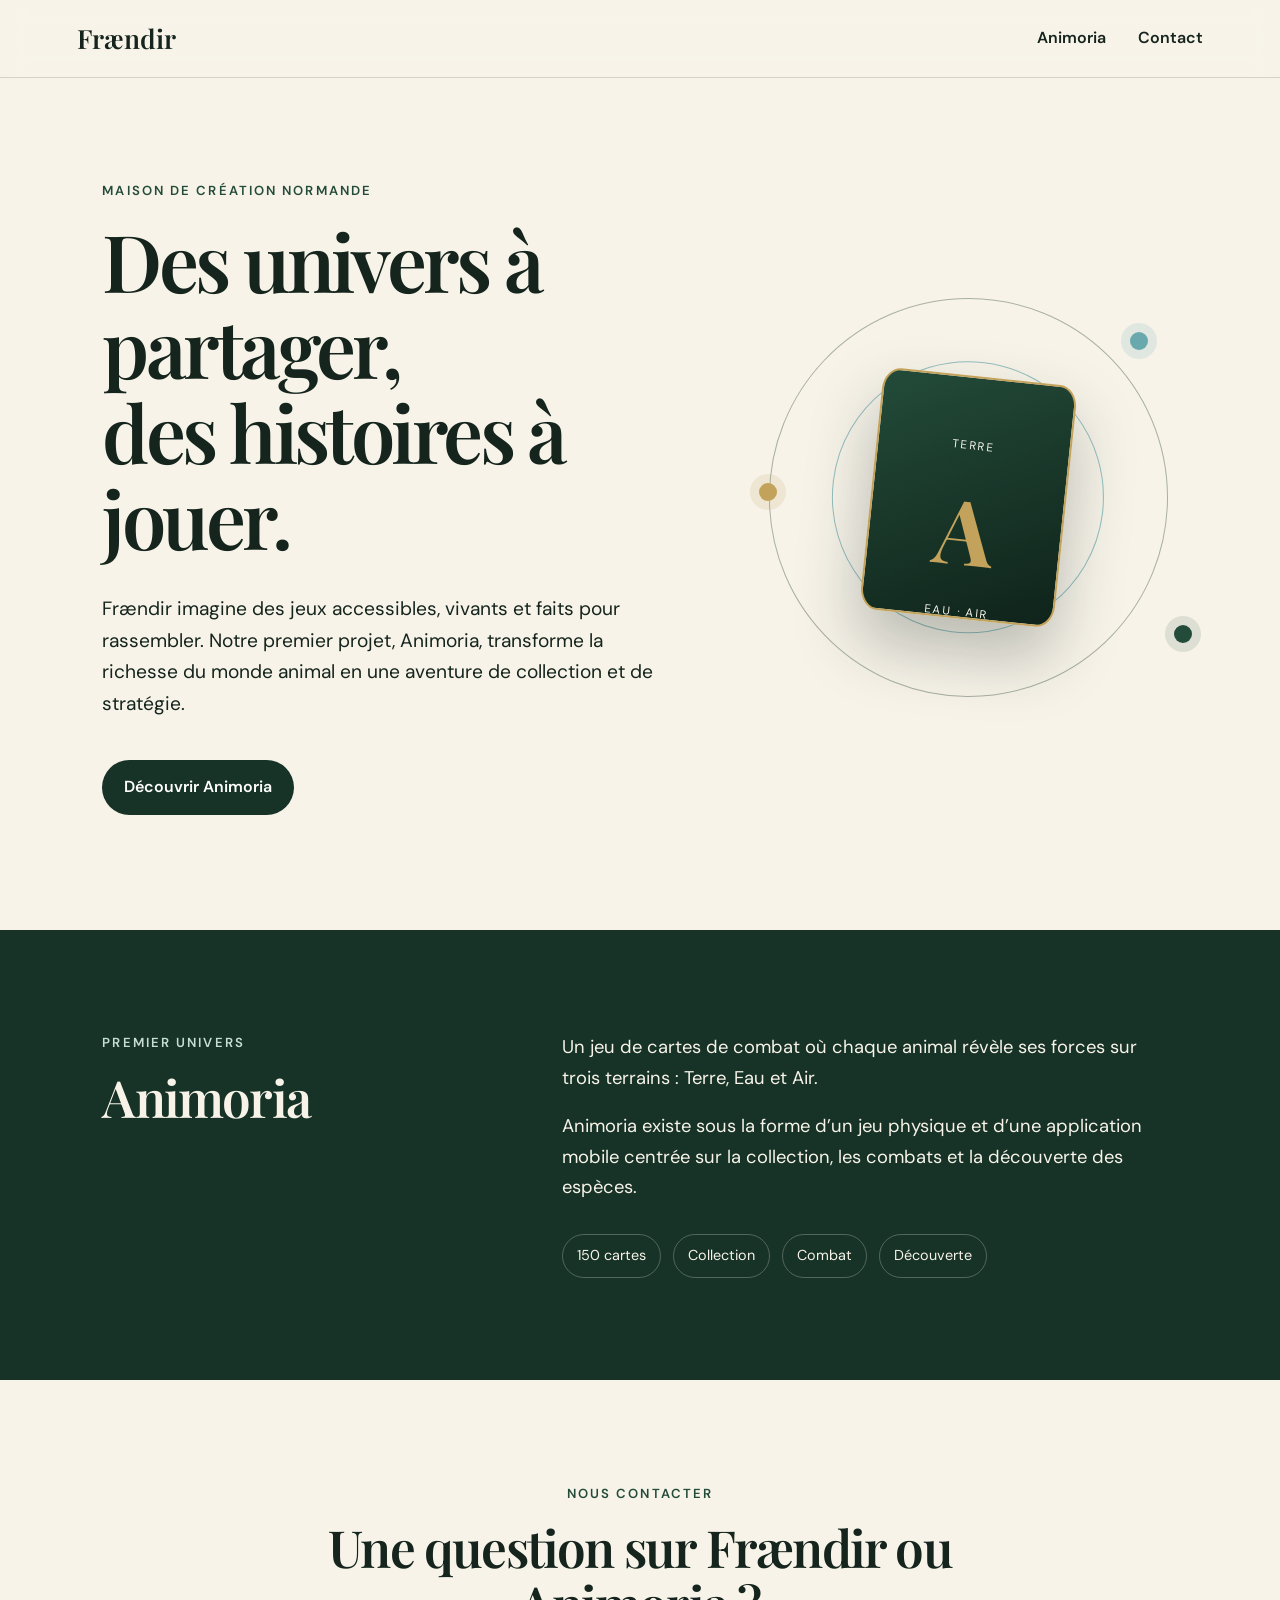
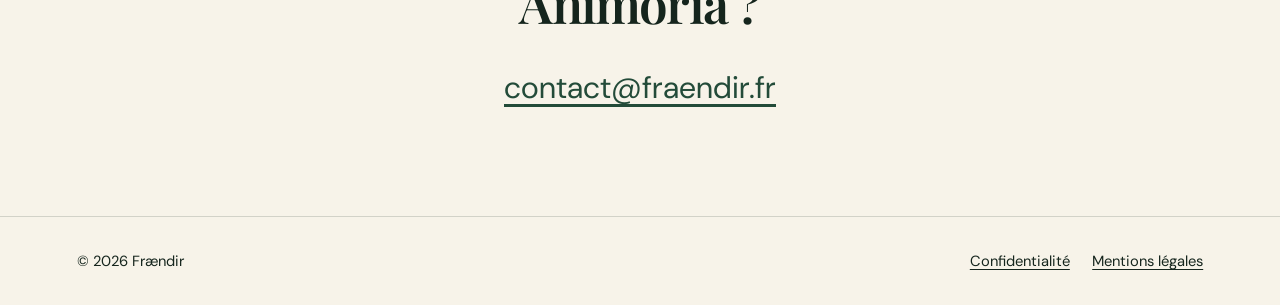
==== index.html @ 1f3ed35a "Add files via upload" ====
<!doctype html>
<html lang="fr">
<head>
  <meta charset="utf-8">
  <meta name="viewport" content="width=device-width, initial-scale=1">
  <title>Frændir — Créateur d’univers ludiques</title>
  <meta name="description" content="Frændir imagine des jeux accessibles et vivants. Découvrez Animoria, un univers de cartes consacré au monde animal.">
  <link rel="stylesheet" href="styles.css">
  <link rel="icon" type="image/svg+xml" href="data:image/svg+xml,%3Csvg xmlns='http://www.w3.org/2000/svg' viewBox='0 0 64 64'%3E%3Crect width='64' height='64' rx='14' fill='%23172f24'/%3E%3Cpath d='M17 43c12-2 21-10 28-25 3 15-2 28-17 29-5 0-9-1-11-4Z' fill='%23c6a85b'/%3E%3Cpath d='M22 42c7-5 13-11 19-19' fill='none' stroke='%23f6f1e6' stroke-width='3' stroke-linecap='round'/%3E%3C/svg%3E">
</head>
<body>
  <header class="site-header">
    <a class="brand" href="index.html" aria-label="Accueil Frændir">Frændir</a>
    <nav aria-label="Navigation principale">
      <a href="#animoria">Animoria</a>
      <a href="#contact">Contact</a>
    </nav>
  </header>

  <main>
    <section class="hero">
      <div class="hero-copy">
        <p class="eyebrow">Maison de création normande</p>
        <h1>Des univers à partager,<br>des histoires à jouer.</h1>
        <p class="lead">Frændir imagine des jeux accessibles, vivants et faits pour rassembler. Notre premier projet, Animoria, transforme la richesse du monde animal en une aventure de collection et de stratégie.</p>
        <a class="button" href="#animoria">Découvrir Animoria</a>
      </div>

      <div class="hero-mark" aria-hidden="true">
        <div class="orbit orbit-one"></div>
        <div class="orbit orbit-two"></div>
        <div class="card-shape">
          <span>TERRE</span>
          <strong>A</strong>
          <span>EAU · AIR</span>
        </div>
        <i class="dot dot-one"></i>
        <i class="dot dot-two"></i>
        <i class="dot dot-three"></i>
      </div>
    </section>

    <section class="project" id="animoria">
      <div>
        <p class="eyebrow">Premier univers</p>
        <h2>Animoria</h2>
      </div>
      <div class="project-copy">
        <p>Un jeu de cartes de combat où chaque animal révèle ses forces sur trois terrains : Terre, Eau et Air.</p>
        <p>Animoria existe sous la forme d’un jeu physique et d’une application mobile centrée sur la collection, les combats et la découverte des espèces.</p>
        <div class="pill-row" aria-label="Caractéristiques d’Animoria">
          <span>150 cartes</span>
          <span>Collection</span>
          <span>Combat</span>
          <span>Découverte</span>
        </div>
      </div>
    </section>

    <section class="contact" id="contact">
      <p class="eyebrow">Nous contacter</p>
      <h2>Une question sur Frændir ou Animoria&nbsp;?</h2>
      <a class="mail" href="mailto:contact@fraendir.fr">contact@fraendir.fr</a>
    </section>
  </main>

  <footer>
    <span>© 2026 Frændir</span>
    <div>
      <a href="confidentialite.html">Confidentialité</a>
      <a href="mentions-legales.html">Mentions légales</a>
    </div>
  </footer>
</body>
</html>
---- styles.css ----
@import url('https://fonts.googleapis.com/css2?family=DM+Sans:wght@400;500;600&family=Playfair+Display:ital,wght@0,600;1,600&display=swap');

:root {
  --ink: #15251d;
  --forest: #173226;
  --forest-2: #234b39;
  --cream: #f7f3e9;
  --paper: #fffdf7;
  --gold: #c3a35b;
  --water: #69a8ad;
  --line: rgba(21, 37, 29, .16);
}

* { box-sizing: border-box; }
html { scroll-behavior: smooth; }
body {
  margin: 0;
  color: var(--ink);
  background: var(--cream);
  font-family: "DM Sans", system-ui, sans-serif;
  font-size: 16px;
  line-height: 1.65;
}
a { color: inherit; }

.site-header {
  min-height: 78px;
  display: flex;
  align-items: center;
  justify-content: space-between;
  padding: 0 6vw;
  border-bottom: 1px solid var(--line);
  background: rgba(247, 243, 233, .92);
  backdrop-filter: blur(12px);
  position: sticky;
  top: 0;
  z-index: 10;
}
.brand {
  font-family: "Playfair Display", serif;
  font-size: 1.65rem;
  font-weight: 600;
  text-decoration: none;
}
nav { display: flex; gap: 2rem; }
nav a { text-decoration: none; font-weight: 600; }
nav a:hover, footer a:hover { color: var(--forest-2); }

.hero {
  min-height: calc(100vh - 78px);
  display: grid;
  grid-template-columns: minmax(0, 1.15fr) minmax(320px, .85fr);
  align-items: center;
  gap: 7vw;
  padding: 8vw 8vw 9vw;
  overflow: hidden;
}
.hero-copy { max-width: 760px; }
.eyebrow {
  margin: 0 0 1rem;
  color: var(--forest-2);
  font-size: .82rem;
  font-weight: 600;
  letter-spacing: .16em;
  text-transform: uppercase;
}
h1, h2 {
  font-family: "Playfair Display", Georgia, serif;
  line-height: 1.08;
  margin: 0;
  font-weight: 600;
}
h1 { font-size: clamp(3rem, 6.2vw, 6.8rem); letter-spacing: -.045em; }
h2 { font-size: clamp(2.25rem, 4vw, 4rem); letter-spacing: -.035em; }
.lead { max-width: 690px; font-size: clamp(1.05rem, 1.5vw, 1.3rem); margin: 2rem 0 2.5rem; }
.button {
  display: inline-block;
  padding: .9rem 1.35rem;
  color: white;
  background: var(--forest);
  border-radius: 999px;
  text-decoration: none;
  font-weight: 600;
}
.button:hover { background: var(--forest-2); }

.hero-mark {
  position: relative;
  width: min(38vw, 510px);
  aspect-ratio: 1;
  justify-self: center;
}
.orbit {
  position: absolute;
  inset: 9%;
  border: 1px solid rgba(23, 50, 38, .35);
  border-radius: 50%;
  transform: rotate(22deg);
}
.orbit-two { inset: 22%; transform: rotate(-38deg); border-color: rgba(105, 168, 173, .7); }
.card-shape {
  position: absolute;
  inset: 25% 30%;
  display: flex;
  flex-direction: column;
  align-items: center;
  justify-content: space-between;
  padding: 12% 8%;
  color: var(--cream);
  background: linear-gradient(155deg, var(--forest-2), #0f231a);
  border: 2px solid var(--gold);
  border-radius: 9%;
  box-shadow: 0 32px 65px rgba(21, 37, 29, .28);
  transform: rotate(6deg);
}
.card-shape strong { font-family: "Playfair Display", serif; font-size: clamp(3rem, 7vw, 6rem); color: var(--gold); }
.card-shape span { font-size: .72rem; letter-spacing: .15em; }
.dot { position: absolute; width: 18px; aspect-ratio: 1; border-radius: 50%; background: var(--gold); box-shadow: 0 0 0 9px rgba(195, 163, 91, .16); }
.dot-one { left: 7%; top: 47%; }
.dot-two { right: 13%; top: 16%; background: var(--water); box-shadow: 0 0 0 9px rgba(105, 168, 173, .16); }
.dot-three { right: 4%; bottom: 20%; background: var(--forest-2); box-shadow: 0 0 0 9px rgba(35, 75, 57, .12); }

.project {
  display: grid;
  grid-template-columns: .75fr 1.25fr;
  gap: 7vw;
  padding: 8vw;
  color: var(--cream);
  background: var(--forest);
}
.project .eyebrow { color: #c7ded4; }
.project-copy { max-width: 730px; font-size: 1.15rem; }
.project-copy p:first-child { margin-top: 0; }
.pill-row { display: flex; flex-wrap: wrap; gap: .7rem; margin-top: 2rem; }
.pill-row span { padding: .55rem .9rem; border: 1px solid rgba(255,255,255,.25); border-radius: 999px; font-size: .9rem; }

.contact { padding: 8vw; text-align: center; }
.contact h2 { max-width: 850px; margin: 0 auto 2rem; }
.mail { font-size: clamp(1.25rem, 2.4vw, 2rem); color: var(--forest-2); text-underline-offset: .2em; }

.legal-page { width: min(860px, 88vw); margin: 0 auto; padding: 7vw 0 9vw; }
.legal-page h1 { font-size: clamp(2.75rem, 5vw, 5rem); }
.legal-page .updated { color: rgba(21,37,29,.65); margin: 1rem 0 3.5rem; }
.legal-page section { padding: 2rem 0; border-top: 1px solid var(--line); }
.legal-page h2 { font-family: "DM Sans", sans-serif; font-size: 1.35rem; letter-spacing: -.01em; }
.legal-page section p { margin-bottom: 0; }

footer {
  display: flex;
  justify-content: space-between;
  gap: 2rem;
  padding: 2rem 6vw;
  border-top: 1px solid var(--line);
  font-size: .92rem;
}
footer div { display: flex; flex-wrap: wrap; gap: 1.4rem; }
footer a { text-underline-offset: .2em; }

@media (max-width: 780px) {
  .site-header { min-height: 68px; }
  nav { gap: 1rem; }
  .hero { grid-template-columns: 1fr; min-height: auto; padding: 5rem 7vw; }
  .hero-mark { width: min(82vw, 430px); }
  .project { grid-template-columns: 1fr; padding: 5rem 7vw; }
  .contact { padding: 5rem 7vw; }
  footer { flex-direction: column; }
}

@media (max-width: 480px) {
  .site-header { padding-inline: 5vw; }
  nav a:first-child { display: none; }
  h1 { font-size: 2.8rem; }
}
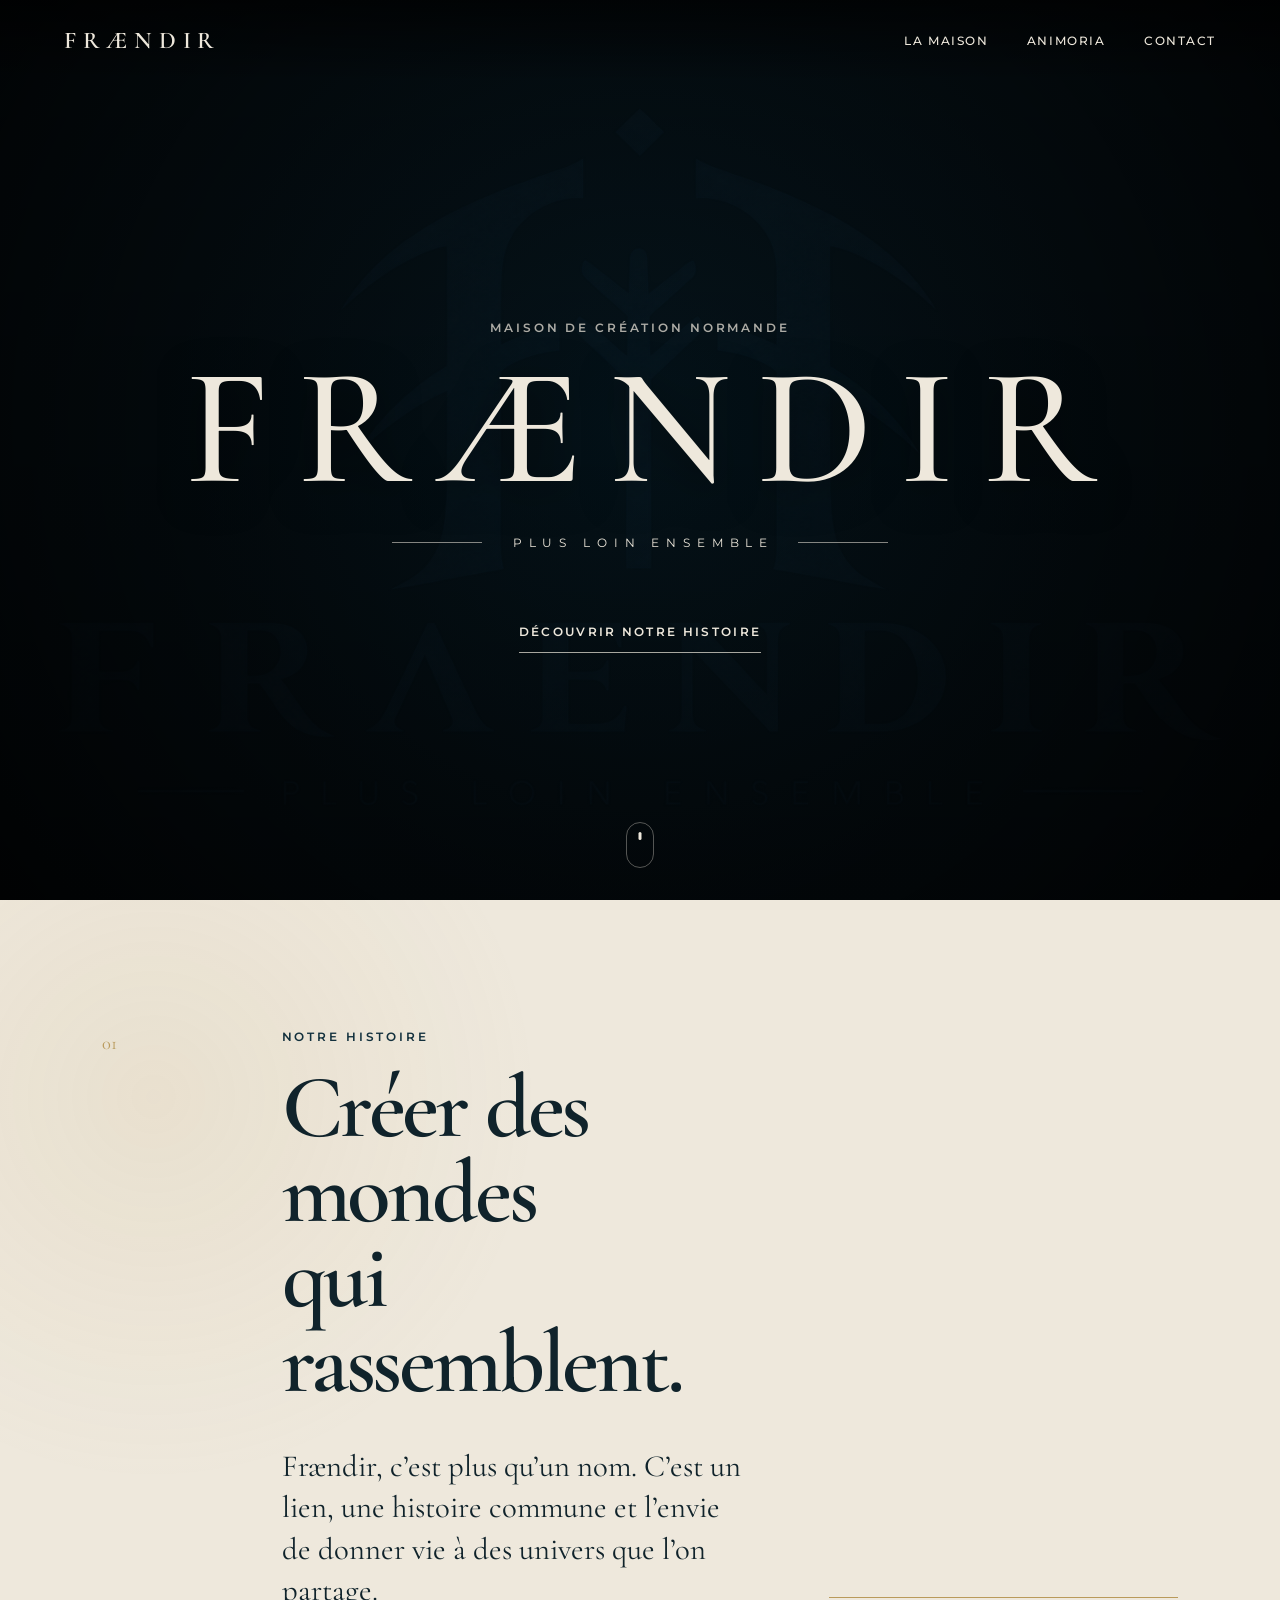
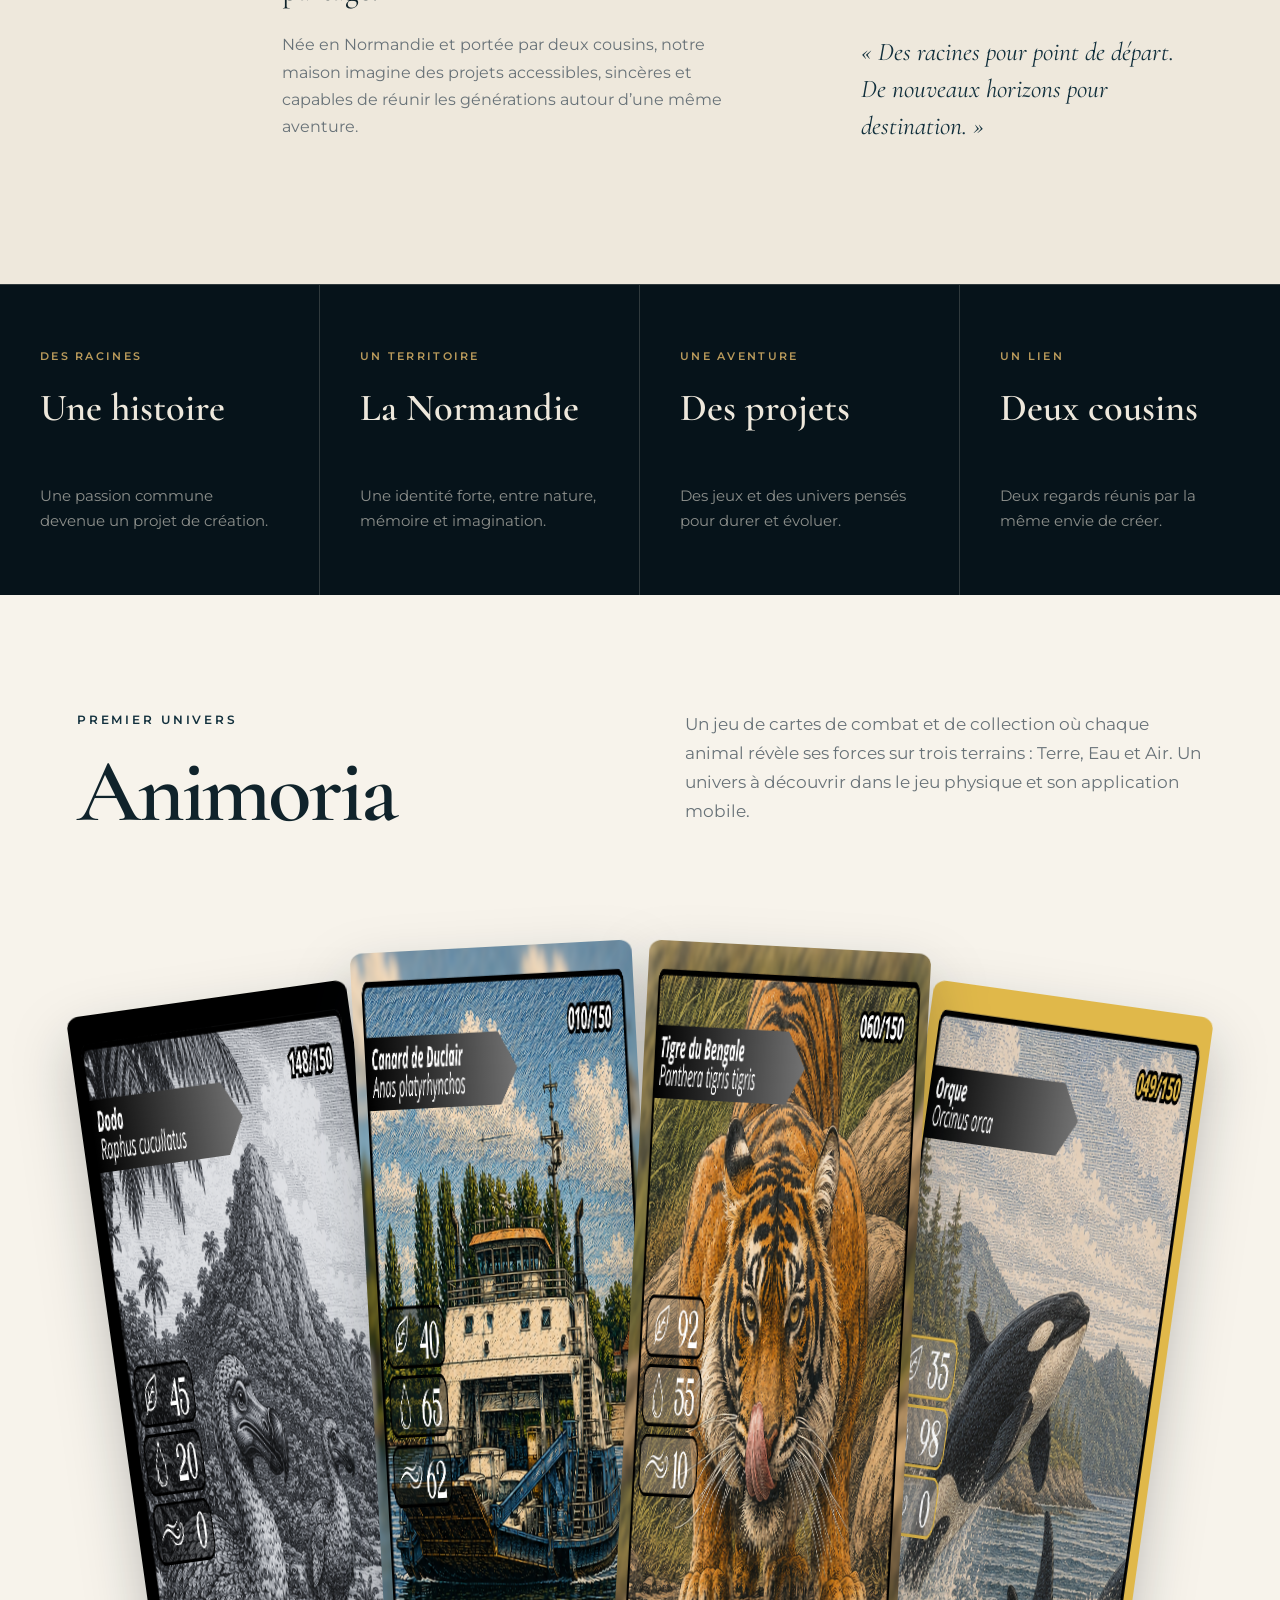
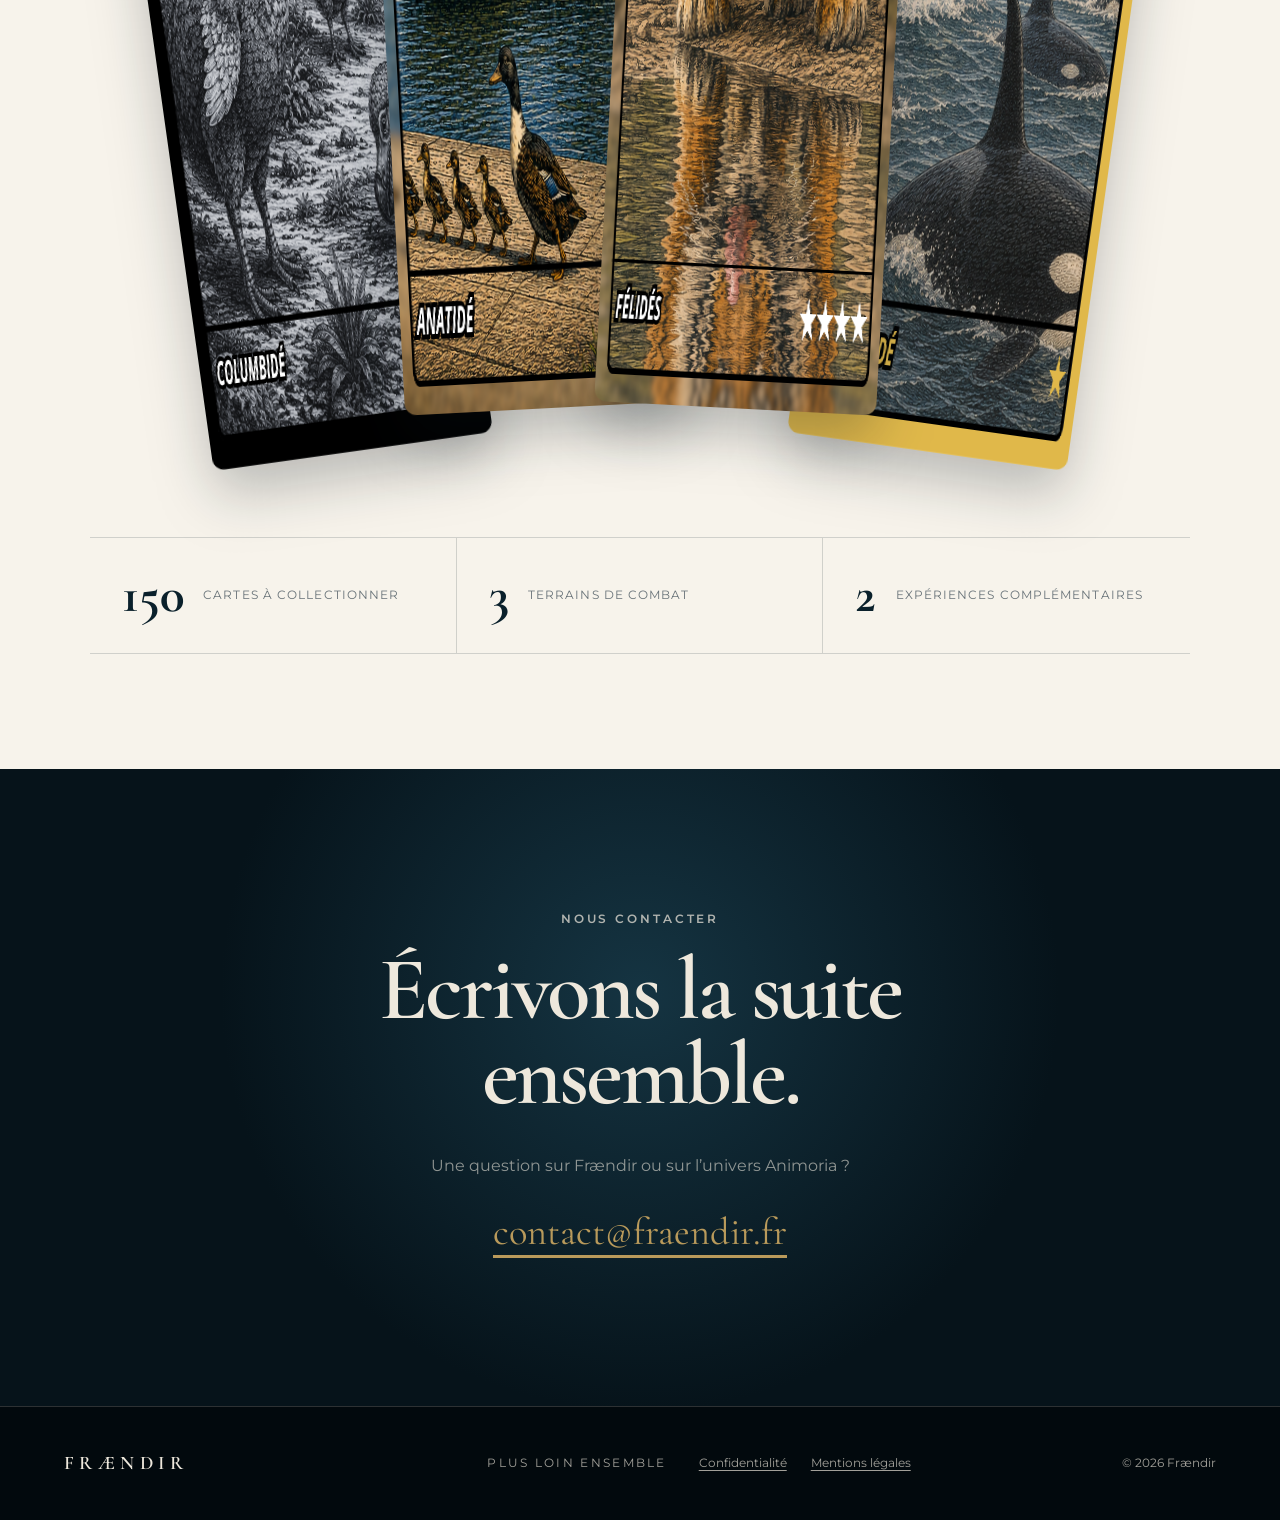
==== commit ee2ab9e5: "Add files via upload" ====
--- a/index.html
+++ b/index.html
@@ -3,73 +3,89 @@
 <head>
   <meta charset="utf-8">
   <meta name="viewport" content="width=device-width, initial-scale=1">
-  <title>Frændir — Créateur d’univers ludiques</title>
-  <meta name="description" content="Frændir imagine des jeux accessibles et vivants. Découvrez Animoria, un univers de cartes consacré au monde animal.">
+  <title>Frændir — Plus loin ensemble</title>
+  <meta name="description" content="Frændir est une maison de création normande. Découvrez Animoria, notre premier univers de cartes consacré au monde animal.">
+  <link rel="preconnect" href="https://fonts.googleapis.com">
+  <link rel="preconnect" href="https://fonts.gstatic.com" crossorigin>
+  <link href="https://fonts.googleapis.com/css2?family=Cormorant+Garamond:ital,wght@0,500;0,600;1,500&family=Montserrat:wght@400;500;600&display=swap" rel="stylesheet">
   <link rel="stylesheet" href="styles.css">
-  <link rel="icon" type="image/svg+xml" href="data:image/svg+xml,%3Csvg xmlns='http://www.w3.org/2000/svg' viewBox='0 0 64 64'%3E%3Crect width='64' height='64' rx='14' fill='%23172f24'/%3E%3Cpath d='M17 43c12-2 21-10 28-25 3 15-2 28-17 29-5 0-9-1-11-4Z' fill='%23c6a85b'/%3E%3Cpath d='M22 42c7-5 13-11 19-19' fill='none' stroke='%23f6f1e6' stroke-width='3' stroke-linecap='round'/%3E%3C/svg%3E">
+  <link rel="icon" type="image/svg+xml" href="data:image/svg+xml,%3Csvg xmlns='http://www.w3.org/2000/svg' viewBox='0 0 64 64'%3E%3Crect width='64' height='64' rx='8' fill='%23081720'/%3E%3Cpath d='M16 47V18h13v5h-7v7h7v5h-7v12zm32 0V18H35v5h7v7h-7v5h7v12zM32 47V17m0 10-6-5m6 5 6-5m-6 13-6-5m6 5 6-5' fill='none' stroke='%23e9e2d4' stroke-width='3'/%3E%3C/svg%3E">
 </head>
-<body>
-  <header class="site-header">
-    <a class="brand" href="index.html" aria-label="Accueil Frændir">Frændir</a>
+<body class="home-page">
+  <header class="site-header home-header">
+    <a class="brand" href="index.html" aria-label="Accueil Frændir">FRÆNDIR</a>
     <nav aria-label="Navigation principale">
+      <a href="#maison">La maison</a>
       <a href="#animoria">Animoria</a>
       <a href="#contact">Contact</a>
     </nav>
   </header>
 
   <main>
-    <section class="hero">
-      <div class="hero-copy">
-        <p class="eyebrow">Maison de création normande</p>
-        <h1>Des univers à partager,<br>des histoires à jouer.</h1>
-        <p class="lead">Frændir imagine des jeux accessibles, vivants et faits pour rassembler. Notre premier projet, Animoria, transforme la richesse du monde animal en une aventure de collection et de stratégie.</p>
-        <a class="button" href="#animoria">Découvrir Animoria</a>
+    <section class="hero" aria-labelledby="hero-title">
+      <div class="hero-shade"></div>
+      <div class="hero-content">
+        <p class="eyebrow light">Maison de création normande</p>
+        <h1 id="hero-title">FRÆNDIR</h1>
+        <div class="hero-tagline"><span></span><p>Plus loin ensemble</p><span></span></div>
+        <a class="hero-link" href="#maison">Découvrir notre histoire</a>
+      </div>
+      <a class="scroll-cue" href="#maison" aria-label="Faire défiler vers la présentation"><span></span></a>
+    </section>
+
+    <section class="manifesto" id="maison">
+      <div class="section-number">01</div>
+      <div class="manifesto-copy">
+        <p class="eyebrow">Notre histoire</p>
+        <h2>Créer des mondes<br>qui rassemblent.</h2>
+        <p class="intro">Frændir, c’est plus qu’un nom. C’est un lien, une histoire commune et l’envie de donner vie à des univers que l’on partage.</p>
+        <p>Née en Normandie et portée par deux cousins, notre maison imagine des projets accessibles, sincères et capables de réunir les générations autour d’une même aventure.</p>
+      </div>
+      <blockquote>
+        « Des racines pour point de départ.<br>De nouveaux horizons pour destination. »
+      </blockquote>
+    </section>
+
+    <section class="foundations" aria-label="Les fondations de Frændir">
+      <article><span>Des racines</span><h3>Une histoire</h3><p>Une passion commune devenue un projet de création.</p></article>
+      <article><span>Un territoire</span><h3>La Normandie</h3><p>Une identité forte, entre nature, mémoire et imagination.</p></article>
+      <article><span>Une aventure</span><h3>Des projets</h3><p>Des jeux et des univers pensés pour durer et évoluer.</p></article>
+      <article><span>Un lien</span><h3>Deux cousins</h3><p>Deux regards réunis par la même envie de créer.</p></article>
+    </section>
+
+    <section class="animoria" id="animoria">
+      <div class="animoria-heading">
+        <div><p class="eyebrow">Premier univers</p><h2>Animoria</h2></div>
+        <p>Un jeu de cartes de combat et de collection où chaque animal révèle ses forces sur trois terrains : Terre, Eau et Air. Un univers à découvrir dans le jeu physique et son application mobile.</p>
       </div>
 
-      <div class="hero-mark" aria-hidden="true">
-        <div class="orbit orbit-one"></div>
-        <div class="orbit orbit-two"></div>
-        <div class="card-shape">
-          <span>TERRE</span>
-          <strong>A</strong>
-          <span>EAU · AIR</span>
-        </div>
-        <i class="dot dot-one"></i>
-        <i class="dot dot-two"></i>
-        <i class="dot dot-three"></i>
+      <div class="card-gallery" aria-label="Aperçu des cartes Animoria">
+        <figure class="game-card card-dodo"><img src="carte-dodo.png" width="768" height="1063" loading="lazy" alt="Carte Animoria du Dodo"><figcaption>Dodo <span>Columbidé</span></figcaption></figure>
+        <figure class="game-card card-canard"><img src="carte-canard-duclair.png" width="768" height="1063" loading="lazy" alt="Carte Animoria du Canard de Duclair"><figcaption>Canard de Duclair <span>Anatidé</span></figcaption></figure>
+        <figure class="game-card card-tigre"><img src="carte-tigre-bengale.png" width="768" height="1063" loading="lazy" alt="Carte Animoria du Tigre du Bengale"><figcaption>Tigre du Bengale <span>Félidé</span></figcaption></figure>
+        <figure class="game-card card-orque"><img src="carte-orque.png" width="768" height="1063" loading="lazy" alt="Carte Animoria de l’Orque"><figcaption>Orque <span>Delphinidé</span></figcaption></figure>
       </div>
-    </section>
 
-    <section class="project" id="animoria">
-      <div>
-        <p class="eyebrow">Premier univers</p>
-        <h2>Animoria</h2>
-      </div>
-      <div class="project-copy">
-        <p>Un jeu de cartes de combat où chaque animal révèle ses forces sur trois terrains : Terre, Eau et Air.</p>
-        <p>Animoria existe sous la forme d’un jeu physique et d’une application mobile centrée sur la collection, les combats et la découverte des espèces.</p>
-        <div class="pill-row" aria-label="Caractéristiques d’Animoria">
-          <span>150 cartes</span>
-          <span>Collection</span>
-          <span>Combat</span>
-          <span>Découverte</span>
-        </div>
+      <div class="project-details">
+        <div><strong>150</strong><span>cartes à collectionner</span></div>
+        <div><strong>3</strong><span>terrains de combat</span></div>
+        <div><strong>2</strong><span>expériences complémentaires</span></div>
       </div>
     </section>
 
     <section class="contact" id="contact">
-      <p class="eyebrow">Nous contacter</p>
-      <h2>Une question sur Frændir ou Animoria&nbsp;?</h2>
+      <p class="eyebrow light">Nous contacter</p>
+      <h2>Écrivons la suite<br>ensemble.</h2>
+      <p>Une question sur Frændir ou sur l’univers Animoria&nbsp;?</p>
       <a class="mail" href="mailto:contact@fraendir.fr">contact@fraendir.fr</a>
     </section>
   </main>
 
   <footer>
+    <a class="footer-brand" href="index.html">FRÆNDIR</a>
+    <p>Plus loin ensemble</p>
+    <div><a href="confidentialite.html">Confidentialité</a><a href="mentions-legales.html">Mentions légales</a></div>
     <span>© 2026 Frændir</span>
-    <div>
-      <a href="confidentialite.html">Confidentialité</a>
-      <a href="mentions-legales.html">Mentions légales</a>
-    </div>
   </footer>
 </body>
 </html>
--- a/styles.css
+++ b/styles.css
@@ -1,173 +1,151 @@
-@import url('https://fonts.googleapis.com/css2?family=DM+Sans:wght@400;500;600&family=Playfair+Display:ital,wght@0,600;1,600&display=swap');
-
 :root {
-  --ink: #15251d;
-  --forest: #173226;
-  --forest-2: #234b39;
-  --cream: #f7f3e9;
-  --paper: #fffdf7;
-  --gold: #c3a35b;
-  --water: #69a8ad;
-  --line: rgba(21, 37, 29, .16);
+  --night: #06131a;
+  --navy: #0a202b;
+  --navy-soft: #12303d;
+  --ivory: #eee8dc;
+  --paper: #f7f3eb;
+  --gold: #b99a5b;
+  --ink: #10232b;
+  --muted: #687278;
+  --line-dark: rgba(238, 232, 220, .18);
+  --line-light: rgba(16, 35, 43, .17);
 }
 
 * { box-sizing: border-box; }
 html { scroll-behavior: smooth; }
-body {
-  margin: 0;
-  color: var(--ink);
-  background: var(--cream);
-  font-family: "DM Sans", system-ui, sans-serif;
-  font-size: 16px;
-  line-height: 1.65;
+body { margin: 0; color: var(--ink); background: var(--paper); font-family: "Montserrat", Arial, sans-serif; font-size: 16px; line-height: 1.7; }
+body::selection { color: var(--night); background: var(--gold); }
+a { color: inherit; }
+img { display: block; max-width: 100%; }
+
+.site-header { height: 82px; display: flex; align-items: center; justify-content: space-between; padding: 0 clamp(1.5rem, 5vw, 5rem); color: var(--ivory); background: var(--night); border-bottom: 1px solid var(--line-dark); position: relative; z-index: 20; }
+.home-header { width: 100%; position: absolute; top: 0; left: 0; background: linear-gradient(to bottom, rgba(0, 0, 0, .68), transparent); border: 0; }
+.brand, .footer-brand { font-family: "Cormorant Garamond", Georgia, serif; font-size: 1.5rem; font-weight: 600; letter-spacing: .28em; text-decoration: none; }
+nav { display: flex; align-items: center; gap: clamp(1rem, 3vw, 2.8rem); }
+nav a { font-size: .76rem; font-weight: 500; letter-spacing: .13em; text-decoration: none; text-transform: uppercase; transition: color .25s ease; }
+nav a:hover, footer a:hover { color: var(--gold); }
+
+.hero { min-height: 100svh; display: grid; place-items: center; position: relative; isolation: isolate; overflow: hidden; color: var(--ivory); background: var(--night) url("fraendir-hero.png") center / cover no-repeat; }
+.hero-shade { position: absolute; inset: 0; z-index: -1; background: radial-gradient(circle at 50% 47%, rgba(7, 39, 54, .18), rgba(0, 0, 0, .42) 60%, rgba(0, 0, 0, .82)), linear-gradient(to bottom, rgba(0, 0, 0, .15), rgba(0, 0, 0, .42)); }
+.hero-content { width: min(1050px, 88vw); padding-top: 8vh; text-align: center; }
+.hero h1 { margin: 0; font-family: "Cormorant Garamond", Georgia, serif; font-size: clamp(4.8rem, 13vw, 10.5rem); font-weight: 500; line-height: .86; letter-spacing: .16em; text-indent: .16em; text-shadow: 0 8px 40px rgba(0, 0, 0, .55); }
+.eyebrow { margin: 0 0 1.1rem; color: var(--navy-soft); font-size: .72rem; font-weight: 600; letter-spacing: .25em; text-transform: uppercase; }
+.eyebrow.light { color: rgba(238, 232, 220, .72); }
+.hero-tagline { display: flex; align-items: center; justify-content: center; gap: 1.5rem; margin: 2rem auto 3.5rem; }
+.hero-tagline p { margin: 0; font-size: .78rem; letter-spacing: .55em; text-indent: .55em; text-transform: uppercase; }
+.hero-tagline span { width: clamp(35px, 7vw, 95px); height: 1px; background: rgba(238, 232, 220, .55); }
+.hero-link { display: inline-block; padding: .9rem 0 .55rem; border-bottom: 1px solid rgba(238, 232, 220, .7); font-size: .72rem; font-weight: 600; letter-spacing: .2em; text-decoration: none; text-transform: uppercase; }
+.scroll-cue { position: absolute; bottom: 2rem; width: 28px; height: 46px; border: 1px solid rgba(238,232,220,.35); border-radius: 20px; }
+.scroll-cue span { position: absolute; top: 9px; left: 50%; width: 3px; height: 8px; border-radius: 3px; background: var(--ivory); transform: translateX(-50%); animation: scroll 1.8s infinite; }
+@keyframes scroll { 0% { opacity: 0; transform: translate(-50%, 0); } 40% { opacity: 1; } 100% { opacity: 0; transform: translate(-50%, 15px); } }
+
+h2, h3 { font-family: "Cormorant Garamond", Georgia, serif; font-weight: 600; }
+h2 { margin: 0; font-size: clamp(3.2rem, 7vw, 7rem); line-height: .95; letter-spacing: -.035em; }
+.manifesto { display: grid; grid-template-columns: .25fr 1.15fr .85fr; gap: clamp(2rem, 6vw, 7rem); padding: clamp(5rem, 10vw, 10rem) clamp(1.5rem, 8vw, 9rem); background: radial-gradient(circle at 12% 20%, rgba(185, 154, 91, .1), transparent 28%), var(--ivory); }
+.section-number { color: var(--gold); font-family: "Cormorant Garamond", serif; font-size: 1.15rem; }
+.manifesto-copy { max-width: 700px; }
+.manifesto-copy .intro { margin: 2.5rem 0 1.25rem; font-family: "Cormorant Garamond", serif; font-size: clamp(1.45rem, 2.4vw, 2rem); line-height: 1.35; }
+.manifesto-copy > p:last-child { max-width: 630px; color: var(--muted); }
+blockquote { align-self: end; margin: 0 0 .75rem; padding: 2.2rem 0 0 2rem; border-top: 1px solid var(--gold); color: var(--navy-soft); font-family: "Cormorant Garamond", serif; font-size: clamp(1.3rem, 2vw, 1.75rem); font-style: italic; line-height: 1.45; }
+
+.foundations { display: grid; grid-template-columns: repeat(4, 1fr); color: var(--ivory); background: var(--night); border-top: 1px solid var(--line-dark); }
+.foundations article { min-height: 310px; padding: 3.5rem 2.5rem; border-right: 1px solid var(--line-dark); }
+.foundations article:last-child { border-right: 0; }
+.foundations span { color: var(--gold); font-size: .68rem; font-weight: 600; letter-spacing: .21em; text-transform: uppercase; }
+.foundations h3 { margin: 1.3rem 0 3.5rem; font-size: clamp(2rem, 3vw, 2.8rem); line-height: 1; }
+.foundations p { margin: 0; color: rgba(238, 232, 220, .58); font-size: .92rem; }
+
+.animoria { padding: clamp(5rem, 9vw, 9rem) clamp(1.5rem, 6vw, 7rem); overflow: hidden; background: var(--paper); }
+.animoria-heading { display: grid; grid-template-columns: 1fr 1fr; gap: 7vw; align-items: end; margin: 0 auto 6rem; max-width: 1350px; }
+.animoria-heading > p { max-width: 620px; margin: 0 0 .5rem; color: var(--muted); font-size: 1.06rem; }
+.card-gallery { min-height: 670px; display: flex; align-items: center; justify-content: center; padding: 2rem 1rem 4rem; }
+.game-card { width: min(22vw, 300px); margin: 0 -1.5vw; position: relative; filter: drop-shadow(0 25px 28px rgba(6, 19, 26, .26)); transition: transform .35s ease, filter .35s ease; }
+.game-card img { width: 100%; border-radius: 12px; }
+.game-card figcaption { position: absolute; left: .3rem; right: .3rem; bottom: -3.4rem; display: flex; justify-content: space-between; gap: 1rem; font-family: "Cormorant Garamond", serif; font-size: 1.15rem; font-weight: 600; opacity: 0; transition: opacity .3s ease; }
+.game-card figcaption span { color: var(--muted); font-family: "Montserrat", sans-serif; font-size: .65rem; font-weight: 500; letter-spacing: .1em; text-transform: uppercase; }
+.game-card:hover { z-index: 5; transform: translateY(-25px) rotate(0); filter: drop-shadow(0 35px 36px rgba(6, 19, 26, .34)); }
+.game-card:hover figcaption { opacity: 1; }
+.card-dodo { transform: rotate(-8deg) translateY(32px); }
+.card-canard { transform: rotate(-3deg) translateY(-16px); z-index: 2; }
+.card-tigre { transform: rotate(3deg) translateY(-16px); z-index: 2; }
+.card-orque { transform: rotate(8deg) translateY(32px); }
+.project-details { max-width: 1100px; display: grid; grid-template-columns: repeat(3, 1fr); margin: 3rem auto 0; border-top: 1px solid var(--line-light); border-bottom: 1px solid var(--line-light); }
+.project-details div { display: flex; align-items: center; gap: 1.2rem; padding: 2rem; border-right: 1px solid var(--line-light); }
+.project-details div:last-child { border-right: 0; }
+.project-details strong { color: var(--navy); font-family: "Cormorant Garamond", serif; font-size: 3.2rem; line-height: 1; }
+.project-details span { color: var(--muted); font-size: .76rem; letter-spacing: .09em; text-transform: uppercase; }
+
+.contact { padding: clamp(6rem, 11vw, 11rem) 1.5rem; color: var(--ivory); text-align: center; background: radial-gradient(circle at 50% 35%, #153442 0, var(--night) 55%); }
+.contact h2 { max-width: 950px; margin: 0 auto; }
+.contact > p:not(.eyebrow) { margin: 2.2rem 0 1.3rem; color: rgba(238, 232, 220, .58); }
+.mail { color: var(--gold); font-family: "Cormorant Garamond", serif; font-size: clamp(1.5rem, 3vw, 2.4rem); text-underline-offset: .28em; }
+
+footer { display: grid; grid-template-columns: 1fr auto 1fr auto; align-items: center; gap: 2rem; padding: 2.5rem clamp(1.5rem, 5vw, 5rem); color: rgba(238, 232, 220, .68); background: #02090d; border-top: 1px solid var(--line-dark); font-size: .72rem; }
+footer p { margin: 0; letter-spacing: .2em; text-transform: uppercase; }
+footer div { display: flex; gap: 1.5rem; }
+footer div a { text-underline-offset: .25em; }
+.footer-brand { color: var(--ivory); font-size: 1.2rem; }
+
+.legal-body { background: var(--ivory); }
+.legal-page { width: min(900px, 88vw); margin: 0 auto; padding: clamp(5rem, 8vw, 8rem) 0; }
+.legal-page h1 { margin: 0; font-family: "Cormorant Garamond", serif; font-size: clamp(3.3rem, 7vw, 6.5rem); font-weight: 600; line-height: .95; }
+.legal-page .updated { margin: 1.5rem 0 4rem; color: var(--muted); font-size: .85rem; }
+.legal-page section { padding: 2.3rem 0; border-top: 1px solid var(--line-light); }
+.legal-page h2 { margin: 0 0 1rem; font-size: 2rem; letter-spacing: 0; }
+.legal-page section p { margin: .8rem 0 0; color: #3f4d52; }
+.legal-page a { text-underline-offset: .2em; }
+.legal-body footer { grid-template-columns: 1fr auto; }
+.legal-body footer > p, .legal-body footer .footer-brand { display: none; }
+
+@media (max-width: 1050px) {
+  .manifesto { grid-template-columns: .15fr 1fr; }
+  .manifesto blockquote { grid-column: 2; max-width: 600px; }
+  .foundations { grid-template-columns: repeat(2, 1fr); }
+  .foundations article:nth-child(2) { border-right: 0; }
+  .foundations article:nth-child(-n+2) { border-bottom: 1px solid var(--line-dark); }
+  .card-gallery { min-height: 570px; }
+  .game-card { width: min(25vw, 260px); }
+  footer { grid-template-columns: 1fr 1fr; }
+  footer div, footer > span { justify-self: end; }
 }
-a { color: inherit; }
 
-.site-header {
-  min-height: 78px;
-  display: flex;
-  align-items: center;
-  justify-content: space-between;
-  padding: 0 6vw;
-  border-bottom: 1px solid var(--line);
-  background: rgba(247, 243, 233, .92);
-  backdrop-filter: blur(12px);
-  position: sticky;
-  top: 0;
-  z-index: 10;
-}
-.brand {
-  font-family: "Playfair Display", serif;
-  font-size: 1.65rem;
-  font-weight: 600;
-  text-decoration: none;
-}
-nav { display: flex; gap: 2rem; }
-nav a { text-decoration: none; font-weight: 600; }
-nav a:hover, footer a:hover { color: var(--forest-2); }
-
-.hero {
-  min-height: calc(100vh - 78px);
-  display: grid;
-  grid-template-columns: minmax(0, 1.15fr) minmax(320px, .85fr);
-  align-items: center;
-  gap: 7vw;
-  padding: 8vw 8vw 9vw;
-  overflow: hidden;
-}
-.hero-copy { max-width: 760px; }
-.eyebrow {
-  margin: 0 0 1rem;
-  color: var(--forest-2);
-  font-size: .82rem;
-  font-weight: 600;
-  letter-spacing: .16em;
-  text-transform: uppercase;
-}
-h1, h2 {
-  font-family: "Playfair Display", Georgia, serif;
-  line-height: 1.08;
-  margin: 0;
-  font-weight: 600;
-}
-h1 { font-size: clamp(3rem, 6.2vw, 6.8rem); letter-spacing: -.045em; }
-h2 { font-size: clamp(2.25rem, 4vw, 4rem); letter-spacing: -.035em; }
-.lead { max-width: 690px; font-size: clamp(1.05rem, 1.5vw, 1.3rem); margin: 2rem 0 2.5rem; }
-.button {
-  display: inline-block;
-  padding: .9rem 1.35rem;
-  color: white;
-  background: var(--forest);
-  border-radius: 999px;
-  text-decoration: none;
-  font-weight: 600;
-}
-.button:hover { background: var(--forest-2); }
-
-.hero-mark {
-  position: relative;
-  width: min(38vw, 510px);
-  aspect-ratio: 1;
-  justify-self: center;
-}
-.orbit {
-  position: absolute;
-  inset: 9%;
-  border: 1px solid rgba(23, 50, 38, .35);
-  border-radius: 50%;
-  transform: rotate(22deg);
-}
-.orbit-two { inset: 22%; transform: rotate(-38deg); border-color: rgba(105, 168, 173, .7); }
-.card-shape {
-  position: absolute;
-  inset: 25% 30%;
-  display: flex;
-  flex-direction: column;
-  align-items: center;
-  justify-content: space-between;
-  padding: 12% 8%;
-  color: var(--cream);
-  background: linear-gradient(155deg, var(--forest-2), #0f231a);
-  border: 2px solid var(--gold);
-  border-radius: 9%;
-  box-shadow: 0 32px 65px rgba(21, 37, 29, .28);
-  transform: rotate(6deg);
-}
-.card-shape strong { font-family: "Playfair Display", serif; font-size: clamp(3rem, 7vw, 6rem); color: var(--gold); }
-.card-shape span { font-size: .72rem; letter-spacing: .15em; }
-.dot { position: absolute; width: 18px; aspect-ratio: 1; border-radius: 50%; background: var(--gold); box-shadow: 0 0 0 9px rgba(195, 163, 91, .16); }
-.dot-one { left: 7%; top: 47%; }
-.dot-two { right: 13%; top: 16%; background: var(--water); box-shadow: 0 0 0 9px rgba(105, 168, 173, .16); }
-.dot-three { right: 4%; bottom: 20%; background: var(--forest-2); box-shadow: 0 0 0 9px rgba(35, 75, 57, .12); }
-
-.project {
-  display: grid;
-  grid-template-columns: .75fr 1.25fr;
-  gap: 7vw;
-  padding: 8vw;
-  color: var(--cream);
-  background: var(--forest);
-}
-.project .eyebrow { color: #c7ded4; }
-.project-copy { max-width: 730px; font-size: 1.15rem; }
-.project-copy p:first-child { margin-top: 0; }
-.pill-row { display: flex; flex-wrap: wrap; gap: .7rem; margin-top: 2rem; }
-.pill-row span { padding: .55rem .9rem; border: 1px solid rgba(255,255,255,.25); border-radius: 999px; font-size: .9rem; }
-
-.contact { padding: 8vw; text-align: center; }
-.contact h2 { max-width: 850px; margin: 0 auto 2rem; }
-.mail { font-size: clamp(1.25rem, 2.4vw, 2rem); color: var(--forest-2); text-underline-offset: .2em; }
-
-.legal-page { width: min(860px, 88vw); margin: 0 auto; padding: 7vw 0 9vw; }
-.legal-page h1 { font-size: clamp(2.75rem, 5vw, 5rem); }
-.legal-page .updated { color: rgba(21,37,29,.65); margin: 1rem 0 3.5rem; }
-.legal-page section { padding: 2rem 0; border-top: 1px solid var(--line); }
-.legal-page h2 { font-family: "DM Sans", sans-serif; font-size: 1.35rem; letter-spacing: -.01em; }
-.legal-page section p { margin-bottom: 0; }
-
-footer {
-  display: flex;
-  justify-content: space-between;
-  gap: 2rem;
-  padding: 2rem 6vw;
-  border-top: 1px solid var(--line);
-  font-size: .92rem;
-}
-footer div { display: flex; flex-wrap: wrap; gap: 1.4rem; }
-footer a { text-underline-offset: .2em; }
-
-@media (max-width: 780px) {
-  .site-header { min-height: 68px; }
-  nav { gap: 1rem; }
-  .hero { grid-template-columns: 1fr; min-height: auto; padding: 5rem 7vw; }
-  .hero-mark { width: min(82vw, 430px); }
-  .project { grid-template-columns: 1fr; padding: 5rem 7vw; }
-  .contact { padding: 5rem 7vw; }
-  footer { flex-direction: column; }
+@media (max-width: 760px) {
+  .site-header { height: 70px; }
+  .brand { font-size: 1.2rem; }
+  nav { gap: 1.1rem; }
+  nav a { font-size: .65rem; letter-spacing: .08em; }
+  .hero-content { padding-top: 0; }
+  .hero h1 { font-size: clamp(3.7rem, 18vw, 7rem); letter-spacing: .09em; text-indent: .09em; }
+  .hero-tagline { gap: .75rem; }
+  .hero-tagline p { font-size: .62rem; letter-spacing: .3em; text-indent: .3em; }
+  .manifesto { grid-template-columns: 1fr; }
+  .manifesto .section-number { display: none; }
+  .manifesto blockquote { grid-column: 1; padding-left: 1.25rem; }
+  .foundations { grid-template-columns: 1fr; }
+  .foundations article { min-height: auto; border-right: 0; border-bottom: 1px solid var(--line-dark); }
+  .foundations article:last-child { border-bottom: 0; }
+  .foundations h3 { margin-bottom: 1.5rem; }
+  .animoria-heading { grid-template-columns: 1fr; margin-bottom: 3rem; }
+  .card-gallery { min-height: 0; justify-content: flex-start; overflow-x: auto; scroll-snap-type: x mandatory; padding: 2rem 12vw 5rem; margin-inline: -1.5rem; }
+  .game-card, .card-dodo, .card-canard, .card-tigre, .card-orque { flex: 0 0 min(72vw, 310px); width: auto; margin: 0 -1rem 0 0; transform: rotate(0); scroll-snap-align: center; }
+  .game-card figcaption { bottom: -3.3rem; opacity: 1; }
+  .project-details { grid-template-columns: 1fr; }
+  .project-details div { border-right: 0; border-bottom: 1px solid var(--line-light); }
+  .project-details div:last-child { border-bottom: 0; }
+  footer { grid-template-columns: 1fr; text-align: center; }
+  footer div, footer > span { justify-self: center; }
+  .legal-body footer { grid-template-columns: 1fr; }
 }
 
 @media (max-width: 480px) {
-  .site-header { padding-inline: 5vw; }
   nav a:first-child { display: none; }
-  h1 { font-size: 2.8rem; }
+  .hero-link { font-size: .65rem; }
+  .hero-tagline span { width: 24px; }
+  .manifesto, .animoria { padding-inline: 1.25rem; }
 }
+
+@media (prefers-reduced-motion: reduce) {
+  html { scroll-behavior: auto; }
+  .scroll-cue span { animation: none; }
+  .game-card { transition: none; }
+}
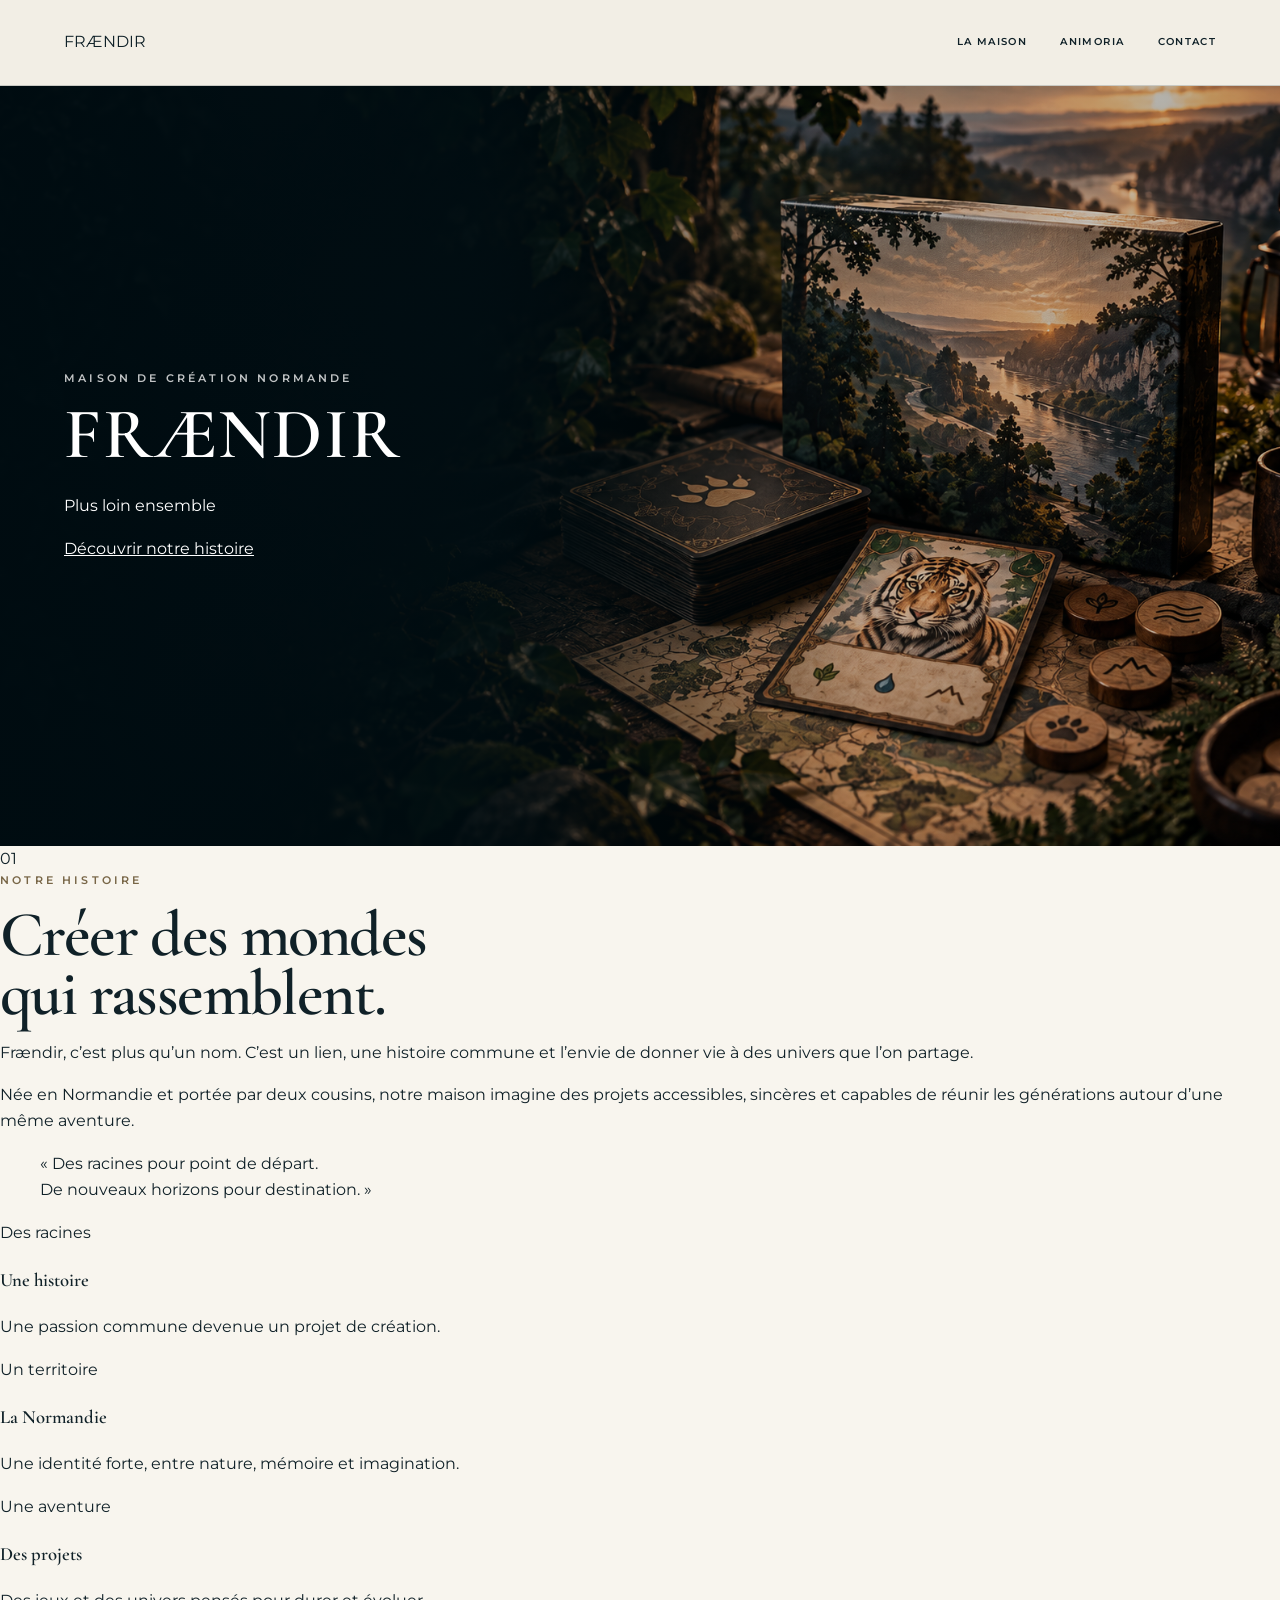
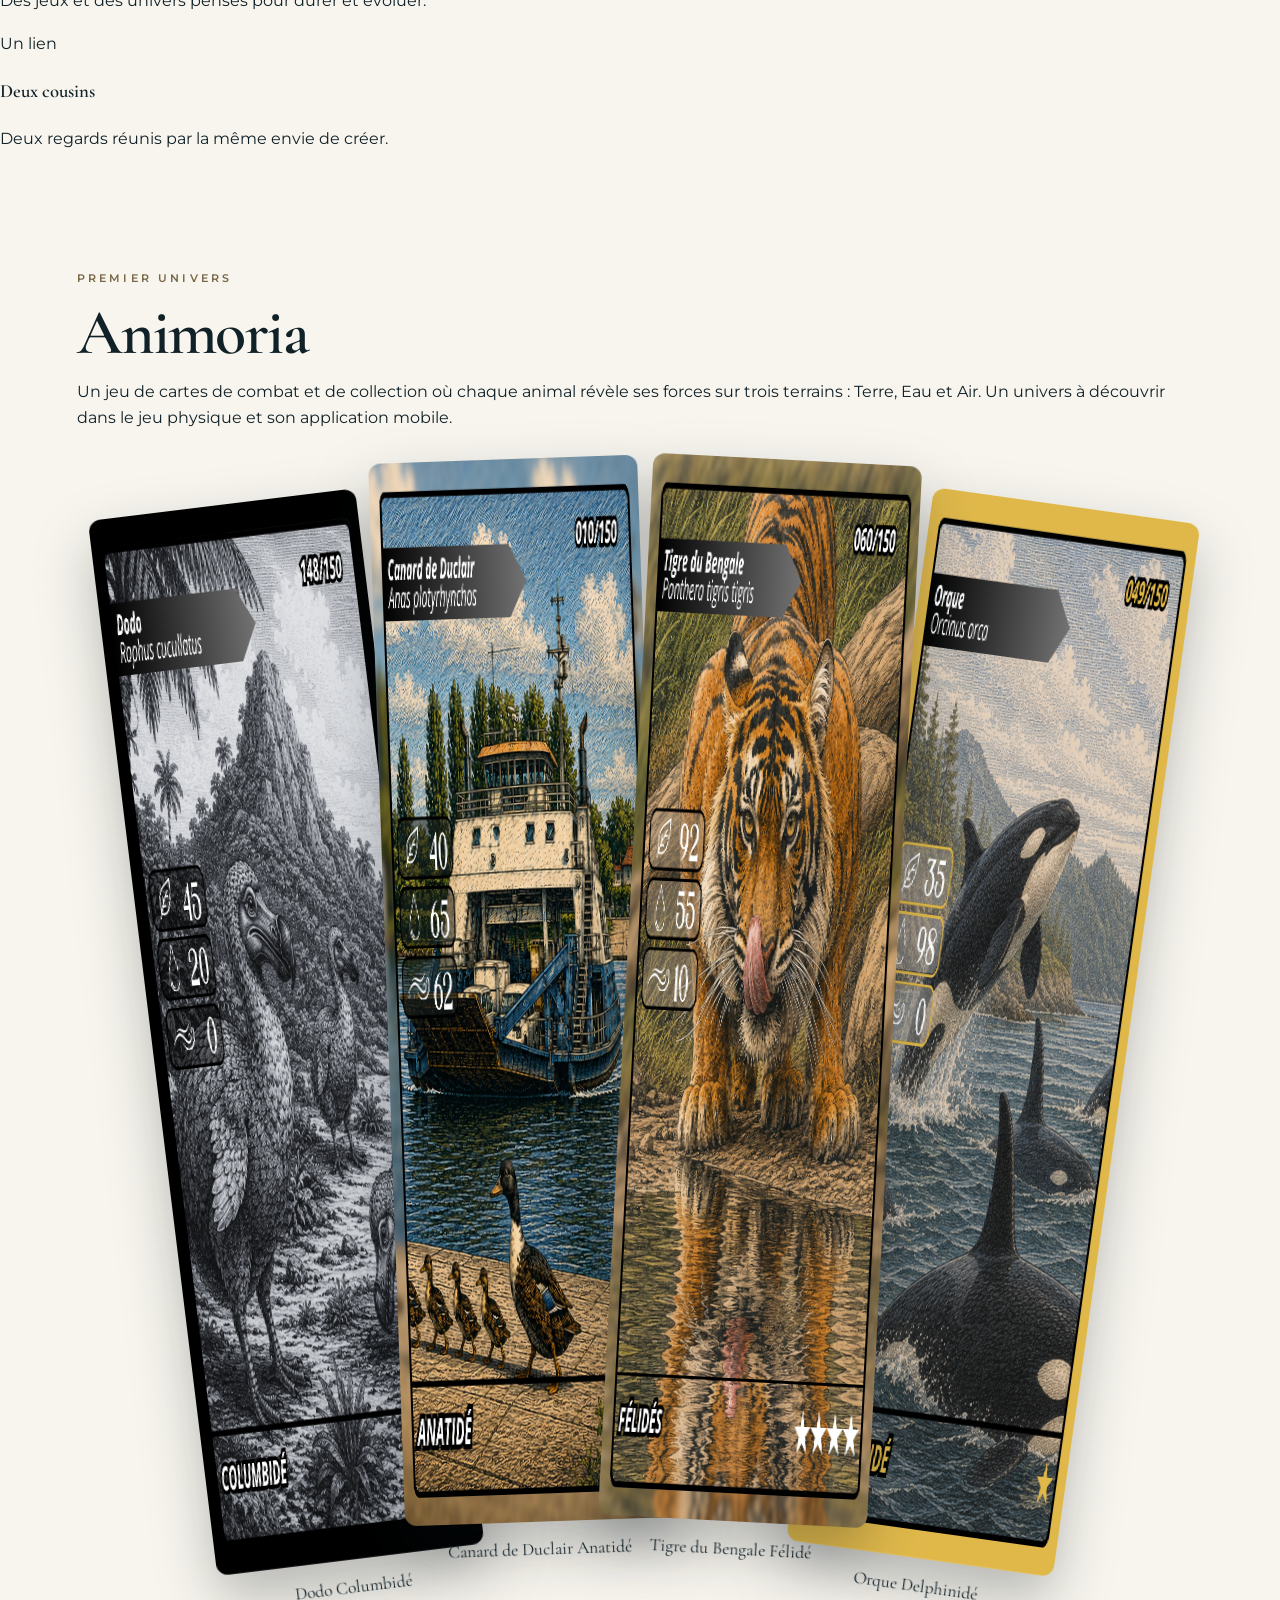
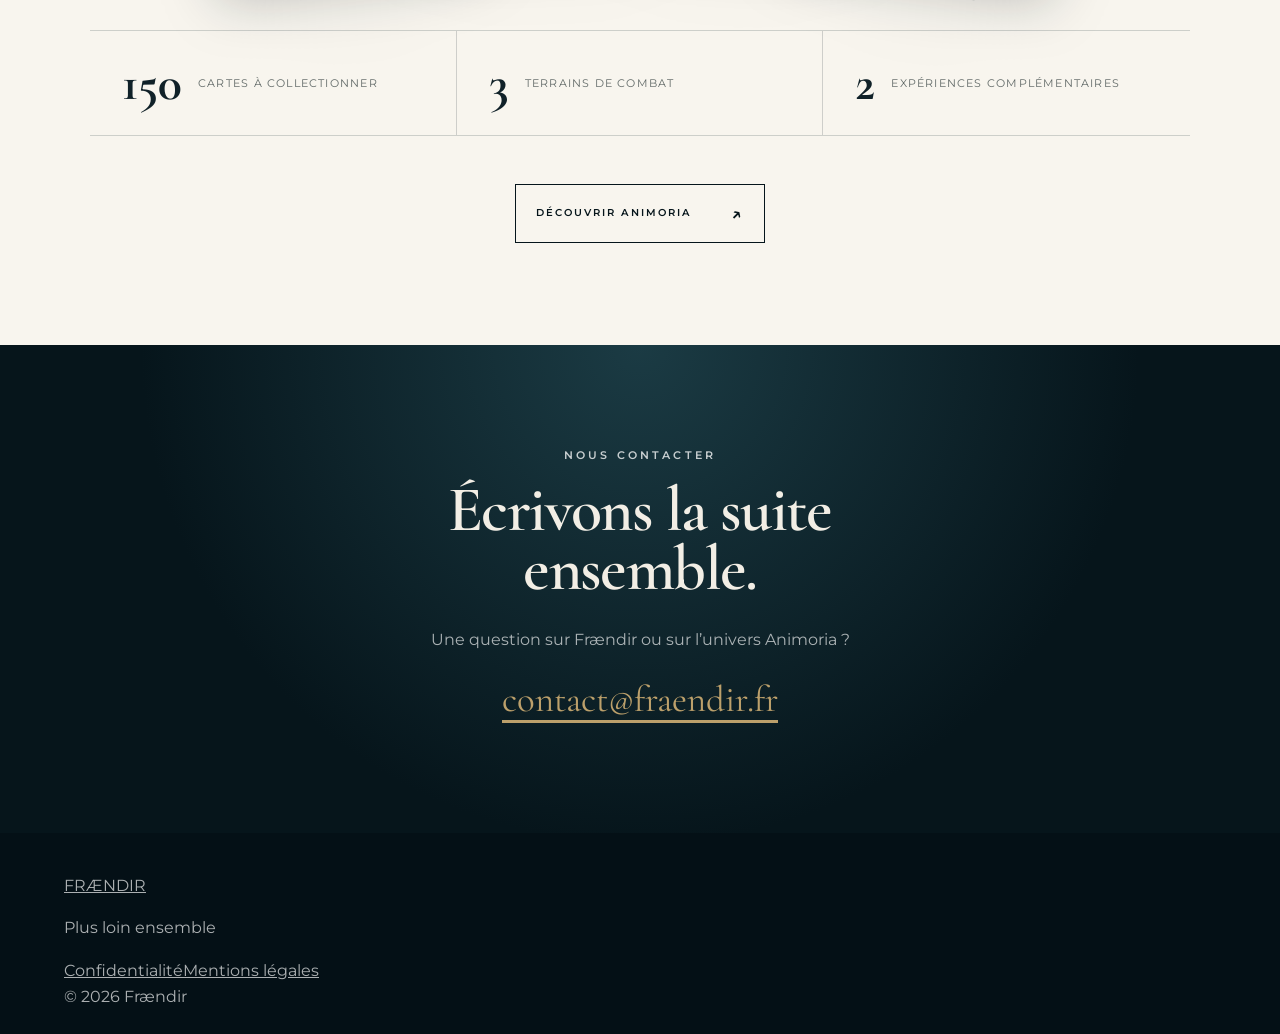
==== commit fa67eda4: "MAJ Fraendir - Ajout encyclopédie Animoria" ====
--- a/index.html
+++ b/index.html
@@ -16,7 +16,7 @@
     <a class="brand" href="index.html" aria-label="Accueil Frændir">FRÆNDIR</a>
     <nav aria-label="Navigation principale">
       <a href="#maison">La maison</a>
-      <a href="#animoria">Animoria</a>
+      <a href="animoria.html">Animoria</a>
       <a href="#contact">Contact</a>
     </nav>
   </header>
@@ -71,6 +71,7 @@
         <div><strong>3</strong><span>terrains de combat</span></div>
         <div><strong>2</strong><span>expériences complémentaires</span></div>
       </div>
+      <p class="encyclopedia-cta"><a class="button" href="animoria.html">Découvrir Animoria <span>↗</span></a></p>
     </section>
 
     <section class="contact" id="contact">
--- a/styles.css
+++ b/styles.css
@@ -1,151 +1,20 @@
-:root {
-  --night: #06131a;
-  --navy: #0a202b;
-  --navy-soft: #12303d;
-  --ivory: #eee8dc;
-  --paper: #f7f3eb;
-  --gold: #b99a5b;
-  --ink: #10232b;
-  --muted: #687278;
-  --line-dark: rgba(238, 232, 220, .18);
-  --line-light: rgba(16, 35, 43, .17);
-}
+:root{--night:#06151b;--deep:#0b2228;--ivory:#f2eee5;--paper:#f8f5ee;--gold:#bca06b;--ink:#102128;--muted:#626a68;--line:rgba(16,33,40,.18)}
+*{box-sizing:border-box}html{scroll-behavior:smooth}body{margin:0;color:var(--ink);background:var(--paper);font-family:"Montserrat",Arial,sans-serif;font-size:16px;line-height:1.65}body::selection{color:var(--night);background:var(--gold)}a{color:inherit}img{display:block;max-width:100%}
+.site-header{min-height:86px;display:flex;align-items:center;justify-content:space-between;gap:2rem;padding:.9rem clamp(1.5rem,5vw,5.5rem);background:var(--ivory);border-bottom:1px solid var(--line);position:relative;z-index:20}.brand{display:inline-flex;align-items:center;gap:.8rem;color:var(--ink);text-decoration:none}.brand-mark{font-family:"Cormorant Garamond",Georgia,serif;font-size:2.7rem;font-weight:600;line-height:.8;letter-spacing:-.15em}.brand strong{display:block;font-family:"Cormorant Garamond",Georgia,serif;font-size:1.7rem;font-weight:600;line-height:1;letter-spacing:.22em}.brand small{display:block;margin-top:.35rem;font-size:.46rem;font-weight:600;letter-spacing:.33em;text-transform:uppercase}nav{display:flex;align-items:center;gap:clamp(1rem,2.6vw,2.5rem)}nav a{padding:.5rem 0;font-size:.65rem;font-weight:600;letter-spacing:.13em;text-decoration:none;text-transform:uppercase;border-bottom:1px solid transparent}nav a:hover,nav a.active{color:#775f35;border-color:currentColor}
+h1,h2,h3{font-family:"Cormorant Garamond",Georgia,serif;font-weight:600}h2{margin:0;font-size:clamp(2.8rem,5vw,5.3rem);line-height:.92;letter-spacing:-.025em}.eyebrow{margin:0 0 1rem;color:#786647;font-size:.66rem;font-weight:600;letter-spacing:.3em;text-transform:uppercase}.eyebrow.light{color:rgba(255,255,255,.76)}.button{display:inline-flex;align-items:center;justify-content:space-between;gap:2.5rem;min-width:225px;padding:.85rem 1.25rem;font-size:.63rem;font-weight:600;letter-spacing:.2em;text-decoration:none;text-transform:uppercase;border:1px solid currentColor;transition:color .2s ease,background .2s ease}.button span{font-size:1.1rem}.button-light{color:var(--ivory)}.button-light:hover{color:var(--night);background:var(--ivory)}
+.hero{min-height:min(760px,calc(100svh - 86px));display:flex;align-items:center;position:relative;isolation:isolate;overflow:hidden;color:#fff;background:var(--night) url("hero-jeux-fraendir.png") center/cover no-repeat}.hero::before{content:"";position:absolute;inset:0;z-index:-1;background:linear-gradient(90deg,rgba(0,12,17,.96) 0%,rgba(0,14,19,.8) 37%,rgba(0,10,13,.18) 67%,rgba(0,0,0,.25) 100%)}.hero-content{width:min(640px,82vw);margin-left:clamp(1.5rem,5vw,5.5rem);padding:6rem 0}.hero h1{max-width:620px;margin:0 0 1.6rem;font-size:clamp(3.4rem,5.6vw,6.4rem);line-height:.9;letter-spacing:.025em;text-transform:uppercase;text-wrap:balance}.hero-content>p:not(.eyebrow){max-width:590px;margin:0 0 2rem;color:rgba(255,255,255,.82);font-family:"Cormorant Garamond",Georgia,serif;font-size:clamp(1.15rem,1.5vw,1.35rem);line-height:1.35}.hero-values{position:absolute;right:clamp(1.5rem,4vw,4rem);top:50%;display:grid;gap:.5rem;color:rgba(255,255,255,.82);font-size:.61rem;font-weight:600;letter-spacing:.27em;text-align:right;text-transform:uppercase;transform:translateY(-50%)}
+.commitments{display:grid;grid-template-columns:repeat(4,1fr);padding:2rem clamp(1.5rem,4vw,4rem);background:var(--ivory)}.commitments article{min-height:220px;padding:1.7rem clamp(1rem,2.4vw,2.5rem);text-align:center;border-right:1px solid var(--line)}.commitments article:last-child{border-right:0}.line-icon{display:block;height:48px;font-family:Georgia,serif;font-size:2.7rem;line-height:1}.commitments h2{margin:.6rem 0 .45rem;font-family:"Montserrat",Arial,sans-serif;font-size:.72rem;letter-spacing:.17em;text-transform:uppercase}.commitments p{max-width:280px;margin:0 auto;color:#4b5351;font-family:"Cormorant Garamond",Georgia,serif;font-size:1.05rem;line-height:1.25}
+.worlds{display:grid;grid-template-columns:1fr 1fr;color:#fff;background:var(--night)}.world{min-height:620px;display:flex;align-items:center;position:relative;isolation:isolate;overflow:hidden;padding:clamp(3rem,6vw,6rem)}.world::before{content:"";position:absolute;inset:0;z-index:-1;background:linear-gradient(90deg,rgba(0,12,17,.94),rgba(0,12,17,.28))}.world-physical{background:var(--night) url("jeux-physiques-fraendir.png") center/cover no-repeat}.world-mobile{background:radial-gradient(circle at 80% 20%,#355343 0,var(--deep) 42%,var(--night) 100%)}.world-mobile::before{background:linear-gradient(90deg,rgba(0,12,17,.93),rgba(0,12,17,.16))}.world-copy{max-width:510px;position:relative;z-index:3}.world h2{margin-bottom:1.35rem;text-transform:uppercase}.world-copy>p:not(.eyebrow){max-width:470px;margin:0 0 2rem;color:rgba(255,255,255,.78);font-family:"Cormorant Garamond",Georgia,serif;font-size:1.2rem;line-height:1.35}.mobile-cards{position:absolute;right:-3%;bottom:-9%;width:48%;height:82%}.mobile-cards img{width:min(210px,14vw);position:absolute;bottom:0;border-radius:10px;box-shadow:0 25px 45px rgba(0,0,0,.5)}.mobile-cards img:nth-child(1){left:2%;transform:rotate(-11deg) translateY(8%)}.mobile-cards img:nth-child(2){left:28%;z-index:2;transform:rotate(2deg)}.mobile-cards img:nth-child(3){left:52%;transform:rotate(12deg) translateY(9%)}
+.animoria{padding:clamp(5rem,8vw,8rem) clamp(1.5rem,6vw,7rem);overflow:hidden;background:var(--paper)}.section-heading{max-width:1350px;display:grid;grid-template-columns:1fr 1fr;gap:7vw;align-items:end;margin:0 auto 5rem}.section-heading>p{max-width:620px;margin:0;color:var(--muted);font-size:1.02rem}.card-gallery{display:flex;align-items:center;justify-content:center;min-height:610px;padding:1.5rem 1rem 4rem}.card-gallery figure{width:min(21vw,285px);margin:0 -1.2vw;position:relative;filter:drop-shadow(0 25px 28px rgba(6,19,26,.28));transition:transform .3s ease}.card-gallery figure:nth-child(1){transform:rotate(-7deg) translateY(30px)}.card-gallery figure:nth-child(2){z-index:2;transform:rotate(-2deg) translateY(-12px)}.card-gallery figure:nth-child(3){z-index:2;transform:rotate(3deg) translateY(-12px)}.card-gallery figure:nth-child(4){transform:rotate(8deg) translateY(30px)}.card-gallery figure:hover{z-index:5;transform:translateY(-22px) rotate(0)}.card-gallery img{width:100%;border-radius:12px}.card-gallery figcaption{position:absolute;right:.2rem;bottom:-2.6rem;left:.2rem;font-family:"Cormorant Garamond",Georgia,serif;font-size:1.1rem;text-align:center}.project-details{max-width:1100px;display:grid;grid-template-columns:repeat(3,1fr);margin:2rem auto 0;border-block:1px solid var(--line)}.project-details div{display:flex;align-items:center;gap:1rem;padding:1.7rem 2rem;border-right:1px solid var(--line)}.project-details div:last-child{border-right:0}.project-details strong{font-family:"Cormorant Garamond",Georgia,serif;font-size:3.1rem;line-height:1}.project-details span{color:var(--muted);font-size:.69rem;letter-spacing:.11em;text-transform:uppercase}
+.values{display:grid;grid-template-columns:.8fr 2fr 1fr;gap:3vw;align-items:center;padding:4.5rem clamp(1.5rem,5vw,5.5rem);background:var(--ivory);border-top:1px solid var(--line)}.values-heading h2{font-size:clamp(2.8rem,4vw,4.4rem)}.values-list{display:grid;grid-template-columns:repeat(4,1fr)}.values-list article{padding:1rem 1.2rem;text-align:center;border-right:1px solid var(--line)}.values-list article:last-child{border-right:0}.values-list span{display:block;height:42px;font-size:2rem}.values-list h3{margin:.55rem 0 .4rem;font-family:"Montserrat",Arial,sans-serif;font-size:.64rem;letter-spacing:.16em;text-transform:uppercase}.values-list p{margin:0;color:var(--muted);font-family:"Cormorant Garamond",Georgia,serif;font-size:.95rem;line-height:1.2}.values blockquote{margin:0;padding-left:2rem;font-family:"Cormorant Garamond",Georgia,serif;font-size:1.25rem;font-style:italic;line-height:1.3;text-align:center;border-left:1px solid var(--line)}.values blockquote small{display:block;margin-top:1.5rem;font-family:"Montserrat",Arial,sans-serif;font-size:.6rem;font-style:normal;letter-spacing:.3em;text-transform:uppercase}
+.roots{min-height:520px;display:flex;align-items:center;justify-content:space-between;position:relative;isolation:isolate;padding:clamp(3.5rem,7vw,7rem) clamp(1.5rem,5vw,5.5rem);color:#fff;background:var(--night) url("normandie-fraendir.png") center/cover no-repeat}.roots::before{content:"";position:absolute;inset:0;z-index:-1;background:linear-gradient(90deg,rgba(0,13,18,.88),rgba(0,13,18,.2) 70%,rgba(0,13,18,.42))}.roots>div{max-width:590px}.roots h2{margin-bottom:1.4rem;text-transform:uppercase}.roots>div>p:not(.eyebrow){color:rgba(255,255,255,.83);font-family:"Cormorant Garamond",Georgia,serif;font-size:1.2rem;line-height:1.35}.roots aside{align-self:flex-end;padding:1.5rem;font-size:.65rem;letter-spacing:.22em;text-align:right;text-transform:uppercase;border:1px solid rgba(255,255,255,.45)}.roots aside strong,.roots aside span{display:block}.roots aside span{margin-top:.35rem;color:rgba(255,255,255,.68)}
+.contact{padding:clamp(5rem,8vw,8rem) 1.5rem;color:var(--ivory);text-align:center;background:radial-gradient(circle at 50% 0,#1b3b44,var(--night) 62%)}.contact h2{max-width:850px;margin:0 auto}.contact>p:not(.eyebrow){margin:1.8rem 0 1rem;color:rgba(255,255,255,.65)}.contact>a{color:var(--gold);font-family:"Cormorant Garamond",Georgia,serif;font-size:clamp(1.5rem,3vw,2.3rem);text-underline-offset:.25em}
+footer{padding:2.5rem clamp(1.5rem,5vw,5.5rem) 1.5rem;color:rgba(255,255,255,.67);background:#041016}footer .brand{color:var(--ivory)}footer>nav{justify-content:center;margin-top:-2.5rem}footer nav a:hover{color:var(--gold)}.footer-bottom{display:flex;justify-content:space-between;gap:2rem;margin-top:2.7rem;padding-top:1.2rem;font-size:.58rem;letter-spacing:.08em;border-top:1px solid rgba(255,255,255,.15)}.footer-bottom>span:last-child{display:flex;gap:1.5rem}
+.legal-body{background:var(--ivory)}.legal-body .site-header{color:var(--ivory);background:var(--night)}.legal-body .site-header .brand{color:var(--ivory)}.legal-page{width:min(900px,88vw);min-height:65vh;margin:0 auto;padding:clamp(5rem,8vw,8rem) 0}.legal-page h1{margin:0;font-family:"Cormorant Garamond",Georgia,serif;font-size:clamp(3.2rem,7vw,6.3rem);line-height:.95}.legal-page .updated{margin:1.5rem 0 4rem;color:var(--muted);font-size:.85rem}.legal-page section{padding:2.2rem 0;border-top:1px solid var(--line)}.legal-page section h2{margin:0 0 1rem;font-size:2rem;letter-spacing:0}.legal-page section p{margin:.8rem 0 0;color:#3f4d52}.legal-page a{text-underline-offset:.2em}
+@media(max-width:1100px){.worlds{grid-template-columns:1fr}.world{min-height:570px}.mobile-cards img{width:min(210px,20vw)}.values{grid-template-columns:1fr}.values-list{margin:1rem 0}.values blockquote{padding:2rem 0 0;border-top:1px solid var(--line);border-left:0}}
+@media(max-width:820px){.site-header{flex-direction:column;gap:.7rem;padding-block:.9rem}nav{gap:1.2rem}.hero{min-height:700px;background-position:62% center}.hero::before{background:linear-gradient(90deg,rgba(0,12,17,.94),rgba(0,12,17,.5))}.hero-values{display:none}.commitments{grid-template-columns:repeat(2,1fr)}.commitments article:nth-child(2){border-right:0}.commitments article:nth-child(-n+2){border-bottom:1px solid var(--line)}.section-heading{grid-template-columns:1fr;margin-bottom:3rem}.card-gallery{min-height:0;justify-content:flex-start;overflow-x:auto;scroll-snap-type:x mandatory;padding:2rem 12vw 4rem;margin-inline:-1.5rem}.card-gallery figure,.card-gallery figure:nth-child(n){flex:0 0 min(68vw,300px);width:auto;margin:0 -1rem 0 0;transform:none;scroll-snap-align:center}.project-details{grid-template-columns:1fr}.project-details div{border-right:0;border-bottom:1px solid var(--line)}.project-details div:last-child{border-bottom:0}.values-list{grid-template-columns:repeat(2,1fr)}.values-list article:nth-child(2){border-right:0}.values-list article:nth-child(-n+2){border-bottom:1px solid var(--line)}footer>nav{justify-content:flex-start;margin-top:2rem}}
+@media(max-width:560px){.site-header nav{width:100%;justify-content:space-between;gap:.4rem;overflow-x:auto}.site-header nav a{font-size:.54rem}.hero{min-height:650px}.hero-content{width:auto;margin:0;padding:5rem 1.25rem}.hero h1{font-size:clamp(3rem,14vw,4.6rem)}.commitments{grid-template-columns:1fr}.commitments article{min-height:auto;border-right:0;border-bottom:1px solid var(--line)}.commitments article:last-child{border-bottom:0}.world{min-height:590px;align-items:flex-start;padding:3.5rem 1.25rem}.world-mobile{padding-bottom:18rem}.mobile-cards{right:-5%;width:88%;height:48%}.mobile-cards img{width:min(170px,38vw)}.values-list{grid-template-columns:1fr}.values-list article{border-right:0;border-bottom:1px solid var(--line)}.roots{align-items:flex-start;flex-direction:column}.roots aside{align-self:flex-start;margin-top:2rem;text-align:left}footer>nav{flex-wrap:wrap}.footer-bottom{flex-direction:column}.footer-bottom>span:last-child{flex-direction:column;gap:.5rem}}
+@media(prefers-reduced-motion:reduce){html{scroll-behavior:auto}.card-gallery figure{transition:none}}
 
-* { box-sizing: border-box; }
-html { scroll-behavior: smooth; }
-body { margin: 0; color: var(--ink); background: var(--paper); font-family: "Montserrat", Arial, sans-serif; font-size: 16px; line-height: 1.7; }
-body::selection { color: var(--night); background: var(--gold); }
-a { color: inherit; }
-img { display: block; max-width: 100%; }
-
-.site-header { height: 82px; display: flex; align-items: center; justify-content: space-between; padding: 0 clamp(1.5rem, 5vw, 5rem); color: var(--ivory); background: var(--night); border-bottom: 1px solid var(--line-dark); position: relative; z-index: 20; }
-.home-header { width: 100%; position: absolute; top: 0; left: 0; background: linear-gradient(to bottom, rgba(0, 0, 0, .68), transparent); border: 0; }
-.brand, .footer-brand { font-family: "Cormorant Garamond", Georgia, serif; font-size: 1.5rem; font-weight: 600; letter-spacing: .28em; text-decoration: none; }
-nav { display: flex; align-items: center; gap: clamp(1rem, 3vw, 2.8rem); }
-nav a { font-size: .76rem; font-weight: 500; letter-spacing: .13em; text-decoration: none; text-transform: uppercase; transition: color .25s ease; }
-nav a:hover, footer a:hover { color: var(--gold); }
-
-.hero { min-height: 100svh; display: grid; place-items: center; position: relative; isolation: isolate; overflow: hidden; color: var(--ivory); background: var(--night) url("fraendir-hero.png") center / cover no-repeat; }
-.hero-shade { position: absolute; inset: 0; z-index: -1; background: radial-gradient(circle at 50% 47%, rgba(7, 39, 54, .18), rgba(0, 0, 0, .42) 60%, rgba(0, 0, 0, .82)), linear-gradient(to bottom, rgba(0, 0, 0, .15), rgba(0, 0, 0, .42)); }
-.hero-content { width: min(1050px, 88vw); padding-top: 8vh; text-align: center; }
-.hero h1 { margin: 0; font-family: "Cormorant Garamond", Georgia, serif; font-size: clamp(4.8rem, 13vw, 10.5rem); font-weight: 500; line-height: .86; letter-spacing: .16em; text-indent: .16em; text-shadow: 0 8px 40px rgba(0, 0, 0, .55); }
-.eyebrow { margin: 0 0 1.1rem; color: var(--navy-soft); font-size: .72rem; font-weight: 600; letter-spacing: .25em; text-transform: uppercase; }
-.eyebrow.light { color: rgba(238, 232, 220, .72); }
-.hero-tagline { display: flex; align-items: center; justify-content: center; gap: 1.5rem; margin: 2rem auto 3.5rem; }
-.hero-tagline p { margin: 0; font-size: .78rem; letter-spacing: .55em; text-indent: .55em; text-transform: uppercase; }
-.hero-tagline span { width: clamp(35px, 7vw, 95px); height: 1px; background: rgba(238, 232, 220, .55); }
-.hero-link { display: inline-block; padding: .9rem 0 .55rem; border-bottom: 1px solid rgba(238, 232, 220, .7); font-size: .72rem; font-weight: 600; letter-spacing: .2em; text-decoration: none; text-transform: uppercase; }
-.scroll-cue { position: absolute; bottom: 2rem; width: 28px; height: 46px; border: 1px solid rgba(238,232,220,.35); border-radius: 20px; }
-.scroll-cue span { position: absolute; top: 9px; left: 50%; width: 3px; height: 8px; border-radius: 3px; background: var(--ivory); transform: translateX(-50%); animation: scroll 1.8s infinite; }
-@keyframes scroll { 0% { opacity: 0; transform: translate(-50%, 0); } 40% { opacity: 1; } 100% { opacity: 0; transform: translate(-50%, 15px); } }
-
-h2, h3 { font-family: "Cormorant Garamond", Georgia, serif; font-weight: 600; }
-h2 { margin: 0; font-size: clamp(3.2rem, 7vw, 7rem); line-height: .95; letter-spacing: -.035em; }
-.manifesto { display: grid; grid-template-columns: .25fr 1.15fr .85fr; gap: clamp(2rem, 6vw, 7rem); padding: clamp(5rem, 10vw, 10rem) clamp(1.5rem, 8vw, 9rem); background: radial-gradient(circle at 12% 20%, rgba(185, 154, 91, .1), transparent 28%), var(--ivory); }
-.section-number { color: var(--gold); font-family: "Cormorant Garamond", serif; font-size: 1.15rem; }
-.manifesto-copy { max-width: 700px; }
-.manifesto-copy .intro { margin: 2.5rem 0 1.25rem; font-family: "Cormorant Garamond", serif; font-size: clamp(1.45rem, 2.4vw, 2rem); line-height: 1.35; }
-.manifesto-copy > p:last-child { max-width: 630px; color: var(--muted); }
-blockquote { align-self: end; margin: 0 0 .75rem; padding: 2.2rem 0 0 2rem; border-top: 1px solid var(--gold); color: var(--navy-soft); font-family: "Cormorant Garamond", serif; font-size: clamp(1.3rem, 2vw, 1.75rem); font-style: italic; line-height: 1.45; }
-
-.foundations { display: grid; grid-template-columns: repeat(4, 1fr); color: var(--ivory); background: var(--night); border-top: 1px solid var(--line-dark); }
-.foundations article { min-height: 310px; padding: 3.5rem 2.5rem; border-right: 1px solid var(--line-dark); }
-.foundations article:last-child { border-right: 0; }
-.foundations span { color: var(--gold); font-size: .68rem; font-weight: 600; letter-spacing: .21em; text-transform: uppercase; }
-.foundations h3 { margin: 1.3rem 0 3.5rem; font-size: clamp(2rem, 3vw, 2.8rem); line-height: 1; }
-.foundations p { margin: 0; color: rgba(238, 232, 220, .58); font-size: .92rem; }
-
-.animoria { padding: clamp(5rem, 9vw, 9rem) clamp(1.5rem, 6vw, 7rem); overflow: hidden; background: var(--paper); }
-.animoria-heading { display: grid; grid-template-columns: 1fr 1fr; gap: 7vw; align-items: end; margin: 0 auto 6rem; max-width: 1350px; }
-.animoria-heading > p { max-width: 620px; margin: 0 0 .5rem; color: var(--muted); font-size: 1.06rem; }
-.card-gallery { min-height: 670px; display: flex; align-items: center; justify-content: center; padding: 2rem 1rem 4rem; }
-.game-card { width: min(22vw, 300px); margin: 0 -1.5vw; position: relative; filter: drop-shadow(0 25px 28px rgba(6, 19, 26, .26)); transition: transform .35s ease, filter .35s ease; }
-.game-card img { width: 100%; border-radius: 12px; }
-.game-card figcaption { position: absolute; left: .3rem; right: .3rem; bottom: -3.4rem; display: flex; justify-content: space-between; gap: 1rem; font-family: "Cormorant Garamond", serif; font-size: 1.15rem; font-weight: 600; opacity: 0; transition: opacity .3s ease; }
-.game-card figcaption span { color: var(--muted); font-family: "Montserrat", sans-serif; font-size: .65rem; font-weight: 500; letter-spacing: .1em; text-transform: uppercase; }
-.game-card:hover { z-index: 5; transform: translateY(-25px) rotate(0); filter: drop-shadow(0 35px 36px rgba(6, 19, 26, .34)); }
-.game-card:hover figcaption { opacity: 1; }
-.card-dodo { transform: rotate(-8deg) translateY(32px); }
-.card-canard { transform: rotate(-3deg) translateY(-16px); z-index: 2; }
-.card-tigre { transform: rotate(3deg) translateY(-16px); z-index: 2; }
-.card-orque { transform: rotate(8deg) translateY(32px); }
-.project-details { max-width: 1100px; display: grid; grid-template-columns: repeat(3, 1fr); margin: 3rem auto 0; border-top: 1px solid var(--line-light); border-bottom: 1px solid var(--line-light); }
-.project-details div { display: flex; align-items: center; gap: 1.2rem; padding: 2rem; border-right: 1px solid var(--line-light); }
-.project-details div:last-child { border-right: 0; }
-.project-details strong { color: var(--navy); font-family: "Cormorant Garamond", serif; font-size: 3.2rem; line-height: 1; }
-.project-details span { color: var(--muted); font-size: .76rem; letter-spacing: .09em; text-transform: uppercase; }
-
-.contact { padding: clamp(6rem, 11vw, 11rem) 1.5rem; color: var(--ivory); text-align: center; background: radial-gradient(circle at 50% 35%, #153442 0, var(--night) 55%); }
-.contact h2 { max-width: 950px; margin: 0 auto; }
-.contact > p:not(.eyebrow) { margin: 2.2rem 0 1.3rem; color: rgba(238, 232, 220, .58); }
-.mail { color: var(--gold); font-family: "Cormorant Garamond", serif; font-size: clamp(1.5rem, 3vw, 2.4rem); text-underline-offset: .28em; }
-
-footer { display: grid; grid-template-columns: 1fr auto 1fr auto; align-items: center; gap: 2rem; padding: 2.5rem clamp(1.5rem, 5vw, 5rem); color: rgba(238, 232, 220, .68); background: #02090d; border-top: 1px solid var(--line-dark); font-size: .72rem; }
-footer p { margin: 0; letter-spacing: .2em; text-transform: uppercase; }
-footer div { display: flex; gap: 1.5rem; }
-footer div a { text-underline-offset: .25em; }
-.footer-brand { color: var(--ivory); font-size: 1.2rem; }
-
-.legal-body { background: var(--ivory); }
-.legal-page { width: min(900px, 88vw); margin: 0 auto; padding: clamp(5rem, 8vw, 8rem) 0; }
-.legal-page h1 { margin: 0; font-family: "Cormorant Garamond", serif; font-size: clamp(3.3rem, 7vw, 6.5rem); font-weight: 600; line-height: .95; }
-.legal-page .updated { margin: 1.5rem 0 4rem; color: var(--muted); font-size: .85rem; }
-.legal-page section { padding: 2.3rem 0; border-top: 1px solid var(--line-light); }
-.legal-page h2 { margin: 0 0 1rem; font-size: 2rem; letter-spacing: 0; }
-.legal-page section p { margin: .8rem 0 0; color: #3f4d52; }
-.legal-page a { text-underline-offset: .2em; }
-.legal-body footer { grid-template-columns: 1fr auto; }
-.legal-body footer > p, .legal-body footer .footer-brand { display: none; }
-
-@media (max-width: 1050px) {
-  .manifesto { grid-template-columns: .15fr 1fr; }
-  .manifesto blockquote { grid-column: 2; max-width: 600px; }
-  .foundations { grid-template-columns: repeat(2, 1fr); }
-  .foundations article:nth-child(2) { border-right: 0; }
-  .foundations article:nth-child(-n+2) { border-bottom: 1px solid var(--line-dark); }
-  .card-gallery { min-height: 570px; }
-  .game-card { width: min(25vw, 260px); }
-  footer { grid-template-columns: 1fr 1fr; }
-  footer div, footer > span { justify-self: end; }
-}
-
-@media (max-width: 760px) {
-  .site-header { height: 70px; }
-  .brand { font-size: 1.2rem; }
-  nav { gap: 1.1rem; }
-  nav a { font-size: .65rem; letter-spacing: .08em; }
-  .hero-content { padding-top: 0; }
-  .hero h1 { font-size: clamp(3.7rem, 18vw, 7rem); letter-spacing: .09em; text-indent: .09em; }
-  .hero-tagline { gap: .75rem; }
-  .hero-tagline p { font-size: .62rem; letter-spacing: .3em; text-indent: .3em; }
-  .manifesto { grid-template-columns: 1fr; }
-  .manifesto .section-number { display: none; }
-  .manifesto blockquote { grid-column: 1; padding-left: 1.25rem; }
-  .foundations { grid-template-columns: 1fr; }
-  .foundations article { min-height: auto; border-right: 0; border-bottom: 1px solid var(--line-dark); }
-  .foundations article:last-child { border-bottom: 0; }
-  .foundations h3 { margin-bottom: 1.5rem; }
-  .animoria-heading { grid-template-columns: 1fr; margin-bottom: 3rem; }
-  .card-gallery { min-height: 0; justify-content: flex-start; overflow-x: auto; scroll-snap-type: x mandatory; padding: 2rem 12vw 5rem; margin-inline: -1.5rem; }
-  .game-card, .card-dodo, .card-canard, .card-tigre, .card-orque { flex: 0 0 min(72vw, 310px); width: auto; margin: 0 -1rem 0 0; transform: rotate(0); scroll-snap-align: center; }
-  .game-card figcaption { bottom: -3.3rem; opacity: 1; }
-  .project-details { grid-template-columns: 1fr; }
-  .project-details div { border-right: 0; border-bottom: 1px solid var(--line-light); }
-  .project-details div:last-child { border-bottom: 0; }
-  footer { grid-template-columns: 1fr; text-align: center; }
-  footer div, footer > span { justify-self: center; }
-  .legal-body footer { grid-template-columns: 1fr; }
-}
-
-@media (max-width: 480px) {
-  nav a:first-child { display: none; }
-  .hero-link { font-size: .65rem; }
-  .hero-tagline span { width: 24px; }
-  .manifesto, .animoria { padding-inline: 1.25rem; }
-}
-
-@media (prefers-reduced-motion: reduce) {
-  html { scroll-behavior: auto; }
-  .scroll-cue span { animation: none; }
-  .game-card { transition: none; }
-}+/* Extension Animoria */
+.animoria-subpage{background:var(--paper)}.animoria-subpage .site-header{background:var(--ivory)}.a-wrap{width:min(1200px,90vw);margin:auto}.a-hero{padding:6rem 0;color:var(--ivory);background:linear-gradient(110deg,rgba(5,20,26,.97),rgba(5,20,26,.7)),url('normandie-fraendir.png') center/cover}.a-hero h1{font-size:clamp(3.8rem,9vw,8rem);line-height:1;margin:.2rem 0 1.3rem}.a-hero p{max-width:680px}.a-button{display:inline-block;padding:.9rem 1.5rem;background:var(--gold);color:var(--night);font-size:.78rem;font-weight:600;text-decoration:none;letter-spacing:.08em;margin-top:1rem}.a-section{padding:4rem 0}.a-section h2{margin-bottom:1.5rem}.a-grid{display:grid;grid-template-columns:repeat(auto-fill,minmax(215px,1fr));gap:1.3rem}.a-card{display:block;text-decoration:none;background:white;border:1px solid var(--line);overflow:hidden;transition:transform .2s}.a-card:hover{transform:translateY(-4px)}.a-card img{width:100%;aspect-ratio:4/5;object-fit:contain;background:#12292d}.a-card div{padding:1rem}.a-card strong{display:block;font-size:1rem}.a-card small{color:var(--muted)}.a-controls{display:flex;gap:1rem;flex-wrap:wrap;margin:1.8rem 0}.a-controls input,.a-controls select{padding:.85rem 1rem;border:1px solid var(--line);background:#fff;font:inherit;min-width:180px}.a-controls input{flex:1}.a-breadcrumb{padding:1.2rem 0;font-size:.8rem}.a-breadcrumb a{color:#75603d}.a-profile{display:grid;grid-template-columns:minmax(220px,350px) 1fr;gap:3rem;align-items:start}.a-profile>img{width:100%;border-radius:12px;box-shadow:0 15px 35px #0013}.a-facts{display:grid;grid-template-columns:repeat(2,1fr);gap:.8rem;margin:1.5rem 0}.a-facts div{padding:1rem;background:var(--ivory)}.a-facts span{display:block;font-size:.7rem;color:var(--muted);text-transform:uppercase}.a-facts strong{font-size:.9rem}.a-note{border-left:3px solid var(--gold);padding:1rem 1.5rem;background:var(--ivory);margin-top:2rem}.encyclopedia-cta{text-align:center;margin:3rem auto 0}.encyclopedia-cta .button{color:var(--night)}.a-footer{padding:2rem 5vw;background:var(--night);color:white}.a-footer a{color:inherit}@media(max-width:700px){.a-profile{grid-template-columns:1fr}.a-profile>img{max-width:340px}.a-facts{grid-template-columns:1fr}.a-hero{padding:4rem 0}}
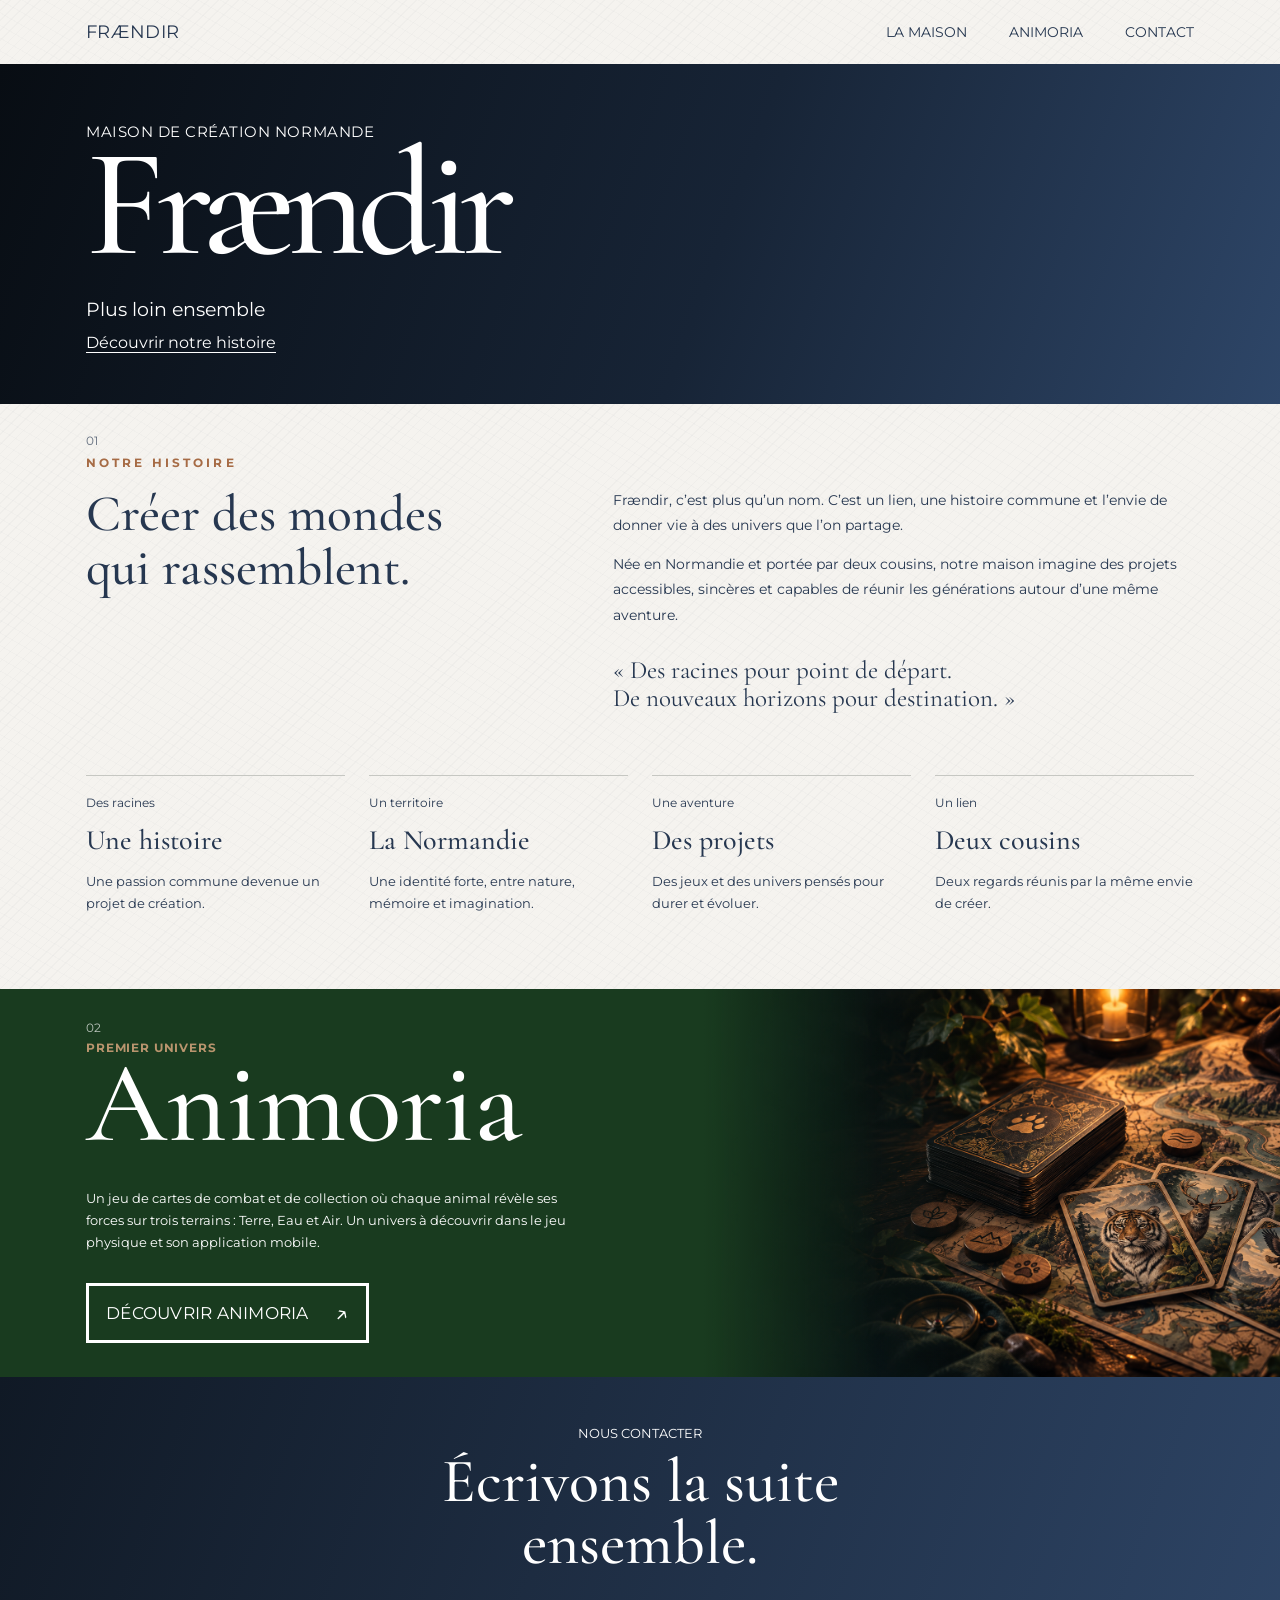
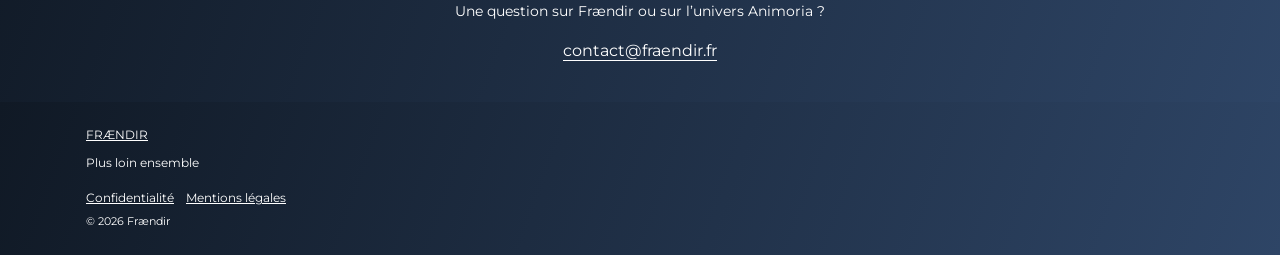
==== commit 6506b551: "Add files via upload" ====
--- a/index.html
+++ b/index.html
@@ -1,92 +1,8 @@
 <!doctype html>
-<html lang="fr">
-<head>
-  <meta charset="utf-8">
-  <meta name="viewport" content="width=device-width, initial-scale=1">
-  <title>Frændir — Plus loin ensemble</title>
-  <meta name="description" content="Frændir est une maison de création normande. Découvrez Animoria, notre premier univers de cartes consacré au monde animal.">
-  <link rel="preconnect" href="https://fonts.googleapis.com">
-  <link rel="preconnect" href="https://fonts.gstatic.com" crossorigin>
-  <link href="https://fonts.googleapis.com/css2?family=Cormorant+Garamond:ital,wght@0,500;0,600;1,500&family=Montserrat:wght@400;500;600&display=swap" rel="stylesheet">
-  <link rel="stylesheet" href="styles.css">
-  <link rel="icon" type="image/svg+xml" href="data:image/svg+xml,%3Csvg xmlns='http://www.w3.org/2000/svg' viewBox='0 0 64 64'%3E%3Crect width='64' height='64' rx='8' fill='%23081720'/%3E%3Cpath d='M16 47V18h13v5h-7v7h7v5h-7v12zm32 0V18H35v5h7v7h-7v5h7v12zM32 47V17m0 10-6-5m6 5 6-5m-6 13-6-5m6 5 6-5' fill='none' stroke='%23e9e2d4' stroke-width='3'/%3E%3C/svg%3E">
-</head>
-<body class="home-page">
-  <header class="site-header home-header">
-    <a class="brand" href="index.html" aria-label="Accueil Frændir">FRÆNDIR</a>
-    <nav aria-label="Navigation principale">
-      <a href="#maison">La maison</a>
-      <a href="animoria.html">Animoria</a>
-      <a href="#contact">Contact</a>
-    </nav>
-  </header>
-
-  <main>
-    <section class="hero" aria-labelledby="hero-title">
-      <div class="hero-shade"></div>
-      <div class="hero-content">
-        <p class="eyebrow light">Maison de création normande</p>
-        <h1 id="hero-title">FRÆNDIR</h1>
-        <div class="hero-tagline"><span></span><p>Plus loin ensemble</p><span></span></div>
-        <a class="hero-link" href="#maison">Découvrir notre histoire</a>
-      </div>
-      <a class="scroll-cue" href="#maison" aria-label="Faire défiler vers la présentation"><span></span></a>
-    </section>
-
-    <section class="manifesto" id="maison">
-      <div class="section-number">01</div>
-      <div class="manifesto-copy">
-        <p class="eyebrow">Notre histoire</p>
-        <h2>Créer des mondes<br>qui rassemblent.</h2>
-        <p class="intro">Frændir, c’est plus qu’un nom. C’est un lien, une histoire commune et l’envie de donner vie à des univers que l’on partage.</p>
-        <p>Née en Normandie et portée par deux cousins, notre maison imagine des projets accessibles, sincères et capables de réunir les générations autour d’une même aventure.</p>
-      </div>
-      <blockquote>
-        « Des racines pour point de départ.<br>De nouveaux horizons pour destination. »
-      </blockquote>
-    </section>
-
-    <section class="foundations" aria-label="Les fondations de Frændir">
-      <article><span>Des racines</span><h3>Une histoire</h3><p>Une passion commune devenue un projet de création.</p></article>
-      <article><span>Un territoire</span><h3>La Normandie</h3><p>Une identité forte, entre nature, mémoire et imagination.</p></article>
-      <article><span>Une aventure</span><h3>Des projets</h3><p>Des jeux et des univers pensés pour durer et évoluer.</p></article>
-      <article><span>Un lien</span><h3>Deux cousins</h3><p>Deux regards réunis par la même envie de créer.</p></article>
-    </section>
-
-    <section class="animoria" id="animoria">
-      <div class="animoria-heading">
-        <div><p class="eyebrow">Premier univers</p><h2>Animoria</h2></div>
-        <p>Un jeu de cartes de combat et de collection où chaque animal révèle ses forces sur trois terrains : Terre, Eau et Air. Un univers à découvrir dans le jeu physique et son application mobile.</p>
-      </div>
-
-      <div class="card-gallery" aria-label="Aperçu des cartes Animoria">
-        <figure class="game-card card-dodo"><img src="carte-dodo.png" width="768" height="1063" loading="lazy" alt="Carte Animoria du Dodo"><figcaption>Dodo <span>Columbidé</span></figcaption></figure>
-        <figure class="game-card card-canard"><img src="carte-canard-duclair.png" width="768" height="1063" loading="lazy" alt="Carte Animoria du Canard de Duclair"><figcaption>Canard de Duclair <span>Anatidé</span></figcaption></figure>
-        <figure class="game-card card-tigre"><img src="carte-tigre-bengale.png" width="768" height="1063" loading="lazy" alt="Carte Animoria du Tigre du Bengale"><figcaption>Tigre du Bengale <span>Félidé</span></figcaption></figure>
-        <figure class="game-card card-orque"><img src="carte-orque.png" width="768" height="1063" loading="lazy" alt="Carte Animoria de l’Orque"><figcaption>Orque <span>Delphinidé</span></figcaption></figure>
-      </div>
-
-      <div class="project-details">
-        <div><strong>150</strong><span>cartes à collectionner</span></div>
-        <div><strong>3</strong><span>terrains de combat</span></div>
-        <div><strong>2</strong><span>expériences complémentaires</span></div>
-      </div>
-      <p class="encyclopedia-cta"><a class="button" href="animoria.html">Découvrir Animoria <span>↗</span></a></p>
-    </section>
-
-    <section class="contact" id="contact">
-      <p class="eyebrow light">Nous contacter</p>
-      <h2>Écrivons la suite<br>ensemble.</h2>
-      <p>Une question sur Frændir ou sur l’univers Animoria&nbsp;?</p>
-      <a class="mail" href="mailto:contact@fraendir.fr">contact@fraendir.fr</a>
-    </section>
-  </main>
-
-  <footer>
-    <a class="footer-brand" href="index.html">FRÆNDIR</a>
-    <p>Plus loin ensemble</p>
-    <div><a href="confidentialite.html">Confidentialité</a><a href="mentions-legales.html">Mentions légales</a></div>
-    <span>© 2026 Frændir</span>
-  </footer>
-</body>
-</html>
+<html lang="fr"><head><meta charset="utf-8"><meta name="viewport" content="width=device-width,initial-scale=1"><title>Frændir — Plus loin ensemble</title><meta name="description" content="Frændir, maison de création normande. Des univers et des jeux qui rassemblent."><link rel="preconnect" href="https://fonts.googleapis.com"><link rel="preconnect" href="https://fonts.gstatic.com" crossorigin><link href="https://fonts.googleapis.com/css2?family=Cormorant+Garamond:wght@400;500;600&family=Montserrat:wght@400;500;600;700&display=swap" rel="stylesheet"><link rel="stylesheet" href="accueil-v2.css"></head>
+<body><header class="nav"><a class="nav-logo" href="index.html">FRÆNDIR</a><nav aria-label="Navigation principale"><a href="#maison">LA MAISON</a><a href="#animoria">ANIMORIA</a><a href="#contact">CONTACT</a></nav></header>
+<main><section class="hero"><div class="wrap"><p class="hero-overline">MAISON DE CRÉATION NORMANDE</p><h1>Frændir</h1><p class="hero-motto">Plus loin ensemble</p><a class="hero-link" href="#maison">Découvrir notre histoire</a></div></section>
+<section class="story paper" id="maison"><div class="wrap"><span class="number">01</span><p class="overline">NOTRE HISTOIRE</p><div class="story-grid"><div><h2>Créer des mondes<br>qui rassemblent.</h2></div><div class="story-intro"><p>Frændir, c’est plus qu’un nom. C’est un lien, une histoire commune et l’envie de donner vie à des univers que l’on partage.</p><p>Née en Normandie et portée par deux cousins, notre maison imagine des projets accessibles, sincères et capables de réunir les générations autour d’une même aventure.</p><blockquote>« Des racines pour point de départ.<br>De nouveaux horizons pour destination. »</blockquote></div></div><div class="pillars"><article><span>Des racines</span><h3>Une histoire</h3><p>Une passion commune devenue un projet de création.</p></article><article><span>Un territoire</span><h3>La Normandie</h3><p>Une identité forte, entre nature, mémoire et imagination.</p></article><article><span>Une aventure</span><h3>Des projets</h3><p>Des jeux et des univers pensés pour durer et évoluer.</p></article><article><span>Un lien</span><h3>Deux cousins</h3><p>Deux regards réunis par la même envie de créer.</p></article></div></div></section>
+<section class="animoria" id="animoria"><div class="animoria-copy"><span class="number">02</span><p class="overline">PREMIER UNIVERS</p><h2>Animoria</h2><p>Un jeu de cartes de combat et de collection où chaque animal révèle ses forces sur trois terrains : Terre, Eau et Air. Un univers à découvrir dans le jeu physique et son application mobile.</p><a class="discover" href="animoria.html">DÉCOUVRIR ANIMORIA <span aria-hidden="true">↗</span></a></div><div class="animoria-visual" role="img" aria-label="Illustration de l'univers des jeux Fraendir"></div></section>
+<section class="contact" id="contact"><div class="wrap"><p>NOUS CONTACTER</p><h2>Écrivons la suite<br>ensemble.</h2><p>Une question sur Frændir ou sur l’univers Animoria ?</p><a href="mailto:contact@fraendir.fr">contact@fraendir.fr</a></div></section></main>
+<footer><div class="wrap"><a href="index.html">FRÆNDIR</a><p>Plus loin ensemble</p><div class="legal"><a href="confidentialite.html">Confidentialité</a><a href="mentions-legales.html">Mentions légales</a></div><small>© 2026 Frændir</small></div></footer></body></html>
--- a/accueil-v2.css
+++ b/accueil-v2.css
@@ -0,0 +1 @@
+*{box-sizing:border-box}html{scroll-behavior:smooth}body{margin:0;color:#263750;font-family:Montserrat,Arial,sans-serif}a{color:inherit}.wrap{max-width:1180px;margin:auto;padding:0 36px}.paper,.nav{background-color:#f5f3ef;background-image:repeating-linear-gradient(135deg,rgba(49,66,83,.027) 0,rgba(49,66,83,.027) 1px,transparent 1px,transparent 7px),repeating-linear-gradient(30deg,rgba(49,66,83,.018) 0,rgba(49,66,83,.018) 1px,transparent 1px,transparent 11px)}.nav{height:64px;display:flex;align-items:center;justify-content:space-between;padding:0 max(36px,calc((100vw - 1108px)/2));gap:20px}.nav a{text-decoration:none}.nav-logo{font-size:18px;letter-spacing:.02em}.nav nav{display:flex;gap:42px;font-size:14px}.nav nav a:hover{text-decoration:underline}.hero{background:linear-gradient(110deg,#080d13,#172436 56%,#2e4668);color:white;padding:58px 0 52px}.hero-overline{font-size:15px;margin:0 0 4px;letter-spacing:.035em}.hero h1{font-family:'Cormorant Garamond',Georgia,serif;font-weight:500;font-size:clamp(90px,12vw,160px);line-height:.78;letter-spacing:-.055em;margin:0 0 33px}.hero-motto{font-size:19px;margin:0 0 12px}.hero-link{font-size:16px;text-underline-offset:4px}.story{padding:26px 0 62px}.number{font-size:12px;opacity:.7}.overline{color:#a66b45;font-size:12px;font-weight:700;letter-spacing:.26em;margin:6px 0 18px}.story-grid{display:grid;grid-template-columns:1fr 1.3fr;gap:80px}.story h2{font-family:'Cormorant Garamond',Georgia,serif;font-weight:500;font-size:clamp(38px,4vw,59px);line-height:1.05;margin:0}.story-intro p{font-size:14px;line-height:1.8;margin:0 0 14px}.story blockquote{font-family:'Cormorant Garamond',Georgia,serif;font-size:25px;line-height:1.15;margin:28px 0 0}.pillars{display:grid;grid-template-columns:repeat(4,1fr);gap:24px;margin-top:62px}.pillars article{border-top:1px solid #c6c7c2;padding-top:16px}.pillars span{font-size:12px}.pillars h3{font-family:'Cormorant Garamond',Georgia,serif;font-size:28px;font-weight:500;margin:12px 0}.pillars p{font-size:13px;line-height:1.7}.animoria{min-height:360px;display:grid;grid-template-columns:55% 45%;background:#193b1f;color:#fff}.animoria-copy{padding:28px max(32px,calc((100vw - 1108px)/2)) 34px; padding-right:45px}.animoria .overline{margin:4px 0 0;color:#b9956e;letter-spacing:.07em}.animoria h2{font-family:'Cormorant Garamond',Georgia,serif;font-size:clamp(75px,9vw,115px);font-weight:500;line-height:.85;margin:0 0 34px}.animoria-copy>p:not(.overline){max-width:500px;font-size:13px;line-height:1.7;margin-bottom:30px}.discover{display:inline-flex;align-items:center;gap:25px;border:3px solid #fff;padding:12px 17px;text-decoration:none;font-size:17px;letter-spacing:.015em}.discover:hover{background:#fff;color:#193b1f}.discover span{font-size:25px}.animoria-visual{min-height:360px;background:linear-gradient(90deg,#193b1f 0%,rgba(25,59,31,.14) 30%,transparent 60%),url('jeux-physiques-fraendir.png') center/cover no-repeat}.contact{background:linear-gradient(110deg,#101925,#2e4566);text-align:center;color:#fff;padding:45px 0 42px}.contact p:first-child{font-size:13px;margin:0 0 6px}.contact h2{font-family:'Cormorant Garamond',Georgia,serif;font-size:clamp(40px,5vw,62px);font-weight:500;line-height:1;margin:0 0 25px}.contact p{font-size:14px;line-height:1.7}.contact a{display:inline-block;margin-top:4px;font-size:16px;text-underline-offset:4px}footer{background:linear-gradient(110deg,#101925,#2e4566);color:#fff;padding:22px 0 26px}footer a{font-size:12px}footer p{font-size:12px}footer .legal{display:flex;gap:12px;margin:20px 0 5px}footer small{font-size:11px}@media(max-width:800px){.nav{padding:0 18px;height:auto;min-height:62px;flex-wrap:wrap}.nav nav{gap:16px;font-size:11px}.wrap{padding:0 22px}.hero{padding:55px 0}.hero h1{font-size:clamp(80px,18vw,120px)}.story-grid{grid-template-columns:1fr;gap:20px}.pillars{grid-template-columns:repeat(2,1fr);gap:20px;margin-top:35px}.animoria{grid-template-columns:1fr}.animoria-copy{padding:30px 22px 40px}.animoria-visual{min-height:280px}.discover{font-size:14px}}@media(max-width:430px){.nav{padding:12px 16px;gap:10px}.nav-logo{font-size:15px}.nav nav{gap:12px;font-size:10px}.pillars{grid-template-columns:1fr 1fr}.pillars h3{font-size:24px}.hero-overline{font-size:12px}.hero h1{font-size:80px}}
